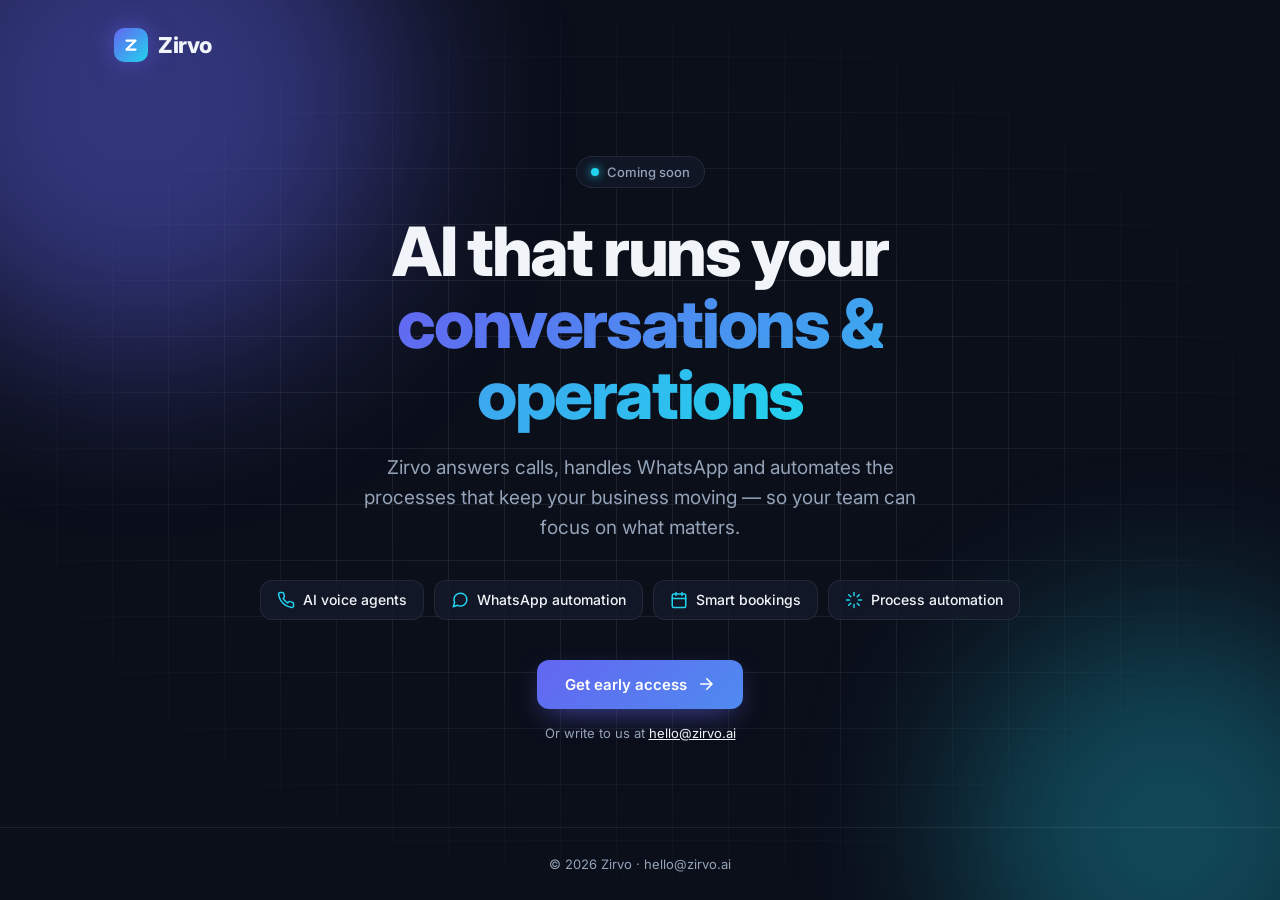
==== index.html @ 3a666ad8 "add web" ====
<!DOCTYPE html>
<html lang="en">
<head>
  <meta charset="UTF-8">
  <meta name="viewport" content="width=device-width, initial-scale=1.0">
  <title>Zirvo — AI communication & process automation</title>
  <meta name="description" content="Zirvo is building AI that answers calls, handles WhatsApp and automates the processes that run your business. Coming soon.">
  <meta name="theme-color" content="#0B0F1A">
  <meta property="og:title" content="Zirvo — Coming soon">
  <meta property="og:description" content="AI communication & process automation for businesses.">
  <meta property="og:url" content="https://zirvo.ai">
  <link rel="icon" href="data:image/svg+xml,<svg xmlns='http://www.w3.org/2000/svg' viewBox='0 0 64 64'><rect width='64' height='64' rx='16' fill='%236366F1'/><path d='M20 20h24L20 44h24' stroke='white' stroke-width='6' fill='none' stroke-linecap='round' stroke-linejoin='round'/></svg>">
  <link rel="preconnect" href="https://fonts.googleapis.com">
  <link rel="preconnect" href="https://fonts.gstatic.com" crossorigin>
  <link href="https://fonts.googleapis.com/css2?family=Inter:wght@400;500;600;700;800&display=swap" rel="stylesheet">
  <style>
    /* ============================================================
       BRAND COLORS — change these values to match your palette
       ============================================================ */
    :root {
      --bg:        #0B0F1A;   /* page background */
      --surface:   #131A2A;   /* cards / chips */
      --primary:   #6366F1;   /* main brand color */
      --accent:    #22D3EE;   /* secondary / glow */
      --text:      #F1F5F9;   /* main text */
      --muted:     #94A3B8;   /* secondary text */
      --border:    rgba(255, 255, 255, 0.08);
    }

    * { box-sizing: border-box; margin: 0; padding: 0; }
    html, body { height: 100%; }

    body {
      font-family: 'Inter', system-ui, -apple-system, sans-serif;
      background: var(--bg);
      color: var(--text);
      min-height: 100vh;
      display: flex;
      flex-direction: column;
      overflow-x: hidden;
      -webkit-font-smoothing: antialiased;
    }

    .glow { position: fixed; inset: 0; z-index: 0; pointer-events: none; overflow: hidden; }
    .glow span {
      position: absolute; border-radius: 50%;
      filter: blur(90px); opacity: 0.45;
      animation: float 18s ease-in-out infinite;
    }
    .glow span:nth-child(1) { width: 520px; height: 520px; background: var(--primary); top: -160px; left: -120px; }
    .glow span:nth-child(2) { width: 420px; height: 420px; background: var(--accent); bottom: -140px; right: -100px; opacity: 0.3; animation-delay: -6s; }
    @keyframes float {
      0%, 100% { transform: translate(0, 0) scale(1); }
      50%      { transform: translate(40px, 30px) scale(1.08); }
    }

    .grid {
      position: fixed; inset: 0; z-index: 0; pointer-events: none;
      background-image:
        linear-gradient(var(--border) 1px, transparent 1px),
        linear-gradient(90deg, var(--border) 1px, transparent 1px);
      background-size: 56px 56px;
      mask-image: radial-gradient(ellipse at center, black 30%, transparent 75%);
      -webkit-mask-image: radial-gradient(ellipse at center, black 30%, transparent 75%);
    }

    header, main, footer { position: relative; z-index: 1; }

    header { padding: 28px 24px; max-width: 1100px; width: 100%; margin: 0 auto; }

    .logo {
      display: inline-flex; align-items: center; gap: 10px;
      font-weight: 800; font-size: 22px; letter-spacing: -0.02em;
      color: var(--text); text-decoration: none;
    }
    .logo-mark {
      width: 34px; height: 34px; border-radius: 10px;
      background: linear-gradient(135deg, var(--primary), var(--accent));
      display: grid; place-items: center;
      box-shadow: 0 0 24px rgba(99, 102, 241, 0.5);
    }

    main {
      flex: 1; display: flex; flex-direction: column;
      align-items: center; justify-content: center; text-align: center;
      padding: 40px 24px 60px; max-width: 820px; margin: 0 auto; width: 100%;
    }

    .badge {
      display: inline-flex; align-items: center; gap: 8px;
      padding: 7px 14px; border: 1px solid var(--border);
      background: rgba(19, 26, 42, 0.7); backdrop-filter: blur(8px);
      border-radius: 999px; font-size: 13px; font-weight: 500;
      color: var(--muted); margin-bottom: 28px;
    }
    .dot {
      width: 8px; height: 8px; border-radius: 50%;
      background: var(--accent); box-shadow: 0 0 10px var(--accent);
      animation: pulse 2s ease-in-out infinite;
    }
    @keyframes pulse { 0%, 100% { opacity: 1; } 50% { opacity: 0.35; } }

    h1 {
      font-size: clamp(36px, 7vw, 68px); font-weight: 800;
      line-height: 1.05; letter-spacing: -0.035em; margin-bottom: 22px;
    }
    h1 .gradient {
      background: linear-gradient(120deg, var(--primary), var(--accent));
      -webkit-background-clip: text; background-clip: text; color: transparent;
    }

    .lead {
      font-size: clamp(16px, 2.2vw, 19px); line-height: 1.6;
      color: var(--muted); max-width: 600px; margin-bottom: 36px;
    }

    .chips { display: flex; flex-wrap: wrap; justify-content: center; gap: 10px; margin-bottom: 40px; }
    .chip {
      display: inline-flex; align-items: center; gap: 8px;
      padding: 10px 16px; border-radius: 12px;
      background: rgba(19, 26, 42, 0.8); border: 1px solid var(--border);
      font-size: 14px; font-weight: 500;
    }
    .chip svg { width: 18px; height: 18px; color: var(--accent); flex-shrink: 0; }

    .cta {
      display: inline-flex; align-items: center; gap: 10px;
      padding: 15px 28px; border-radius: 12px;
      background: linear-gradient(135deg, var(--primary), #4F8BEF);
      color: #fff; font-weight: 600; font-size: 15px; text-decoration: none;
      box-shadow: 0 10px 30px -10px rgba(99, 102, 241, 0.7);
      transition: transform 0.2s ease, box-shadow 0.2s ease;
    }
    .cta:hover { transform: translateY(-2px); box-shadow: 0 16px 40px -10px rgba(99, 102, 241, 0.85); }
    .cta svg { width: 18px; height: 18px; }

    .note { margin-top: 16px; font-size: 13px; color: var(--muted); }
    .note a { color: var(--text); }

    footer {
      padding: 28px 24px; text-align: center; font-size: 13px;
      color: var(--muted); border-top: 1px solid var(--border);
    }
    footer a { color: var(--muted); text-decoration: none; }
    footer a:hover { color: var(--text); }

    @media (max-width: 480px) {
      .glow span:nth-child(1) { width: 320px; height: 320px; }
      .glow span:nth-child(2) { width: 280px; height: 280px; }
    }
    @media (prefers-reduced-motion: reduce) {
      .glow span, .dot { animation: none; }
      .cta { transition: none; }
    }
  </style>
</head>
<body>
  <div class="glow" aria-hidden="true"><span></span><span></span></div>
  <div class="grid" aria-hidden="true"></div>

  <header>
    <a href="/" class="logo" aria-label="Zirvo home">
      <span class="logo-mark">
        <svg width="18" height="18" viewBox="0 0 24 24" fill="none" stroke="white" stroke-width="3" stroke-linecap="round" stroke-linejoin="round" aria-hidden="true">
          <path d="M6 6h12L6 18h12"/>
        </svg>
      </span>
      Zirvo
    </a>
  </header>

  <main>
    <div class="badge"><span class="dot"></span>Coming soon</div>

    <h1>AI that runs your<br><span class="gradient">conversations &amp; operations</span></h1>

    <p class="lead">
      Zirvo answers calls, handles WhatsApp and automates the processes that keep your business moving — so your team can focus on what matters.
    </p>

    <div class="chips">
      <span class="chip">
        <svg viewBox="0 0 24 24" fill="none" stroke="currentColor" stroke-width="2" stroke-linecap="round" stroke-linejoin="round" aria-hidden="true"><path d="M22 16.92v3a2 2 0 0 1-2.18 2 19.79 19.79 0 0 1-8.63-3.07 19.5 19.5 0 0 1-6-6 19.79 19.79 0 0 1-3.07-8.67A2 2 0 0 1 4.11 2h3a2 2 0 0 1 2 1.72c.13.96.36 1.9.7 2.81a2 2 0 0 1-.45 2.11L8.09 9.91a16 16 0 0 0 6 6l1.27-1.27a2 2 0 0 1 2.11-.45c.91.34 1.85.57 2.81.7A2 2 0 0 1 22 16.92z"/></svg>
        AI voice agents
      </span>
      <span class="chip">
        <svg viewBox="0 0 24 24" fill="none" stroke="currentColor" stroke-width="2" stroke-linecap="round" stroke-linejoin="round" aria-hidden="true"><path d="M21 11.5a8.38 8.38 0 0 1-.9 3.8 8.5 8.5 0 0 1-7.6 4.7 8.38 8.38 0 0 1-3.8-.9L3 21l1.9-5.7a8.38 8.38 0 0 1-.9-3.8 8.5 8.5 0 0 1 4.7-7.6 8.38 8.38 0 0 1 3.8-.9h.5a8.48 8.48 0 0 1 8 8v.5z"/></svg>
        WhatsApp automation
      </span>
      <span class="chip">
        <svg viewBox="0 0 24 24" fill="none" stroke="currentColor" stroke-width="2" stroke-linecap="round" stroke-linejoin="round" aria-hidden="true"><rect x="3" y="4" width="18" height="18" rx="2"/><path d="M16 2v4M8 2v4M3 10h18"/></svg>
        Smart bookings
      </span>
      <span class="chip">
        <svg viewBox="0 0 24 24" fill="none" stroke="currentColor" stroke-width="2" stroke-linecap="round" stroke-linejoin="round" aria-hidden="true"><path d="M12 2v4M12 18v4M4.93 4.93l2.83 2.83M16.24 16.24l2.83 2.83M2 12h4M18 12h4M4.93 19.07l2.83-2.83M16.24 7.76l2.83-2.83"/></svg>
        Process automation
      </span>
    </div>

    <a class="cta" href="mailto:hello@zirvo.ai?subject=Early%20access%20to%20Zirvo">
      Get early access
      <svg viewBox="0 0 24 24" fill="none" stroke="currentColor" stroke-width="2.2" stroke-linecap="round" stroke-linejoin="round" aria-hidden="true"><path d="M5 12h14M13 5l7 7-7 7"/></svg>
    </a>
    <p class="note">Or write to us at <a href="mailto:hello@zirvo.ai">hello@zirvo.ai</a></p>
  </main>

  <footer>
    © <span id="year">2026</span> Zirvo · <a href="mailto:hello@zirvo.ai">hello@zirvo.ai</a>
  </footer>

  <script>
    document.getElementById('year').textContent = new Date().getFullYear();
  </script>
</body>
</html>
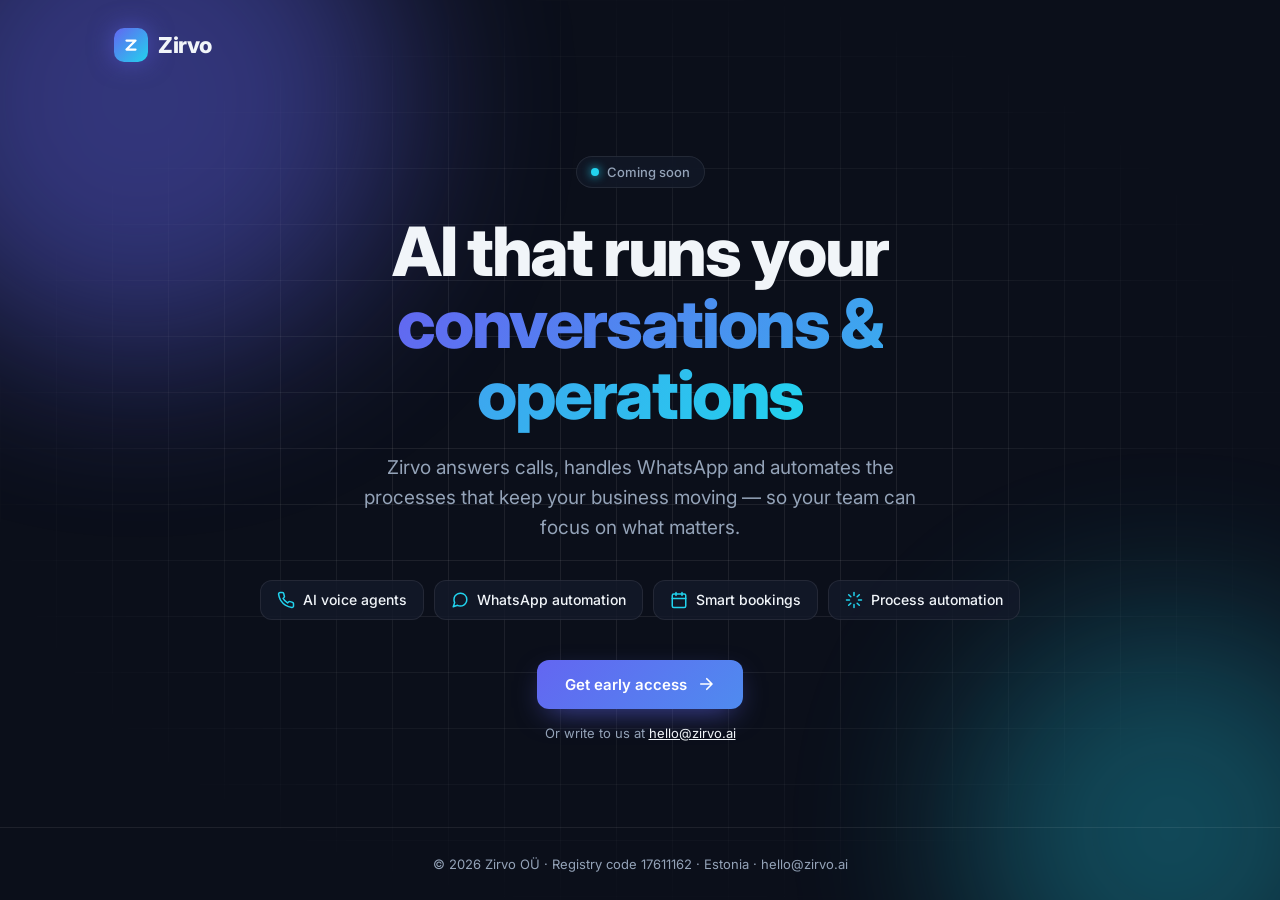
==== commit defb8146: "update footer" ====
--- a/index.html
+++ b/index.html
@@ -204,9 +204,9 @@
     <p class="note">Or write to us at <a href="mailto:hello@zirvo.ai">hello@zirvo.ai</a></p>
   </main>
 
-  <footer>
-    © <span id="year">2026</span> Zirvo · <a href="mailto:hello@zirvo.ai">hello@zirvo.ai</a>
-  </footer>
+<footer>
+  © <span id="year">2026</span> Zirvo OÜ · Registry code 17611162 · Estonia · <a href="mailto:hello@zirvo.ai">hello@zirvo.ai</a>
+</footer>
 
   <script>
     document.getElementById('year').textContent = new Date().getFullYear();
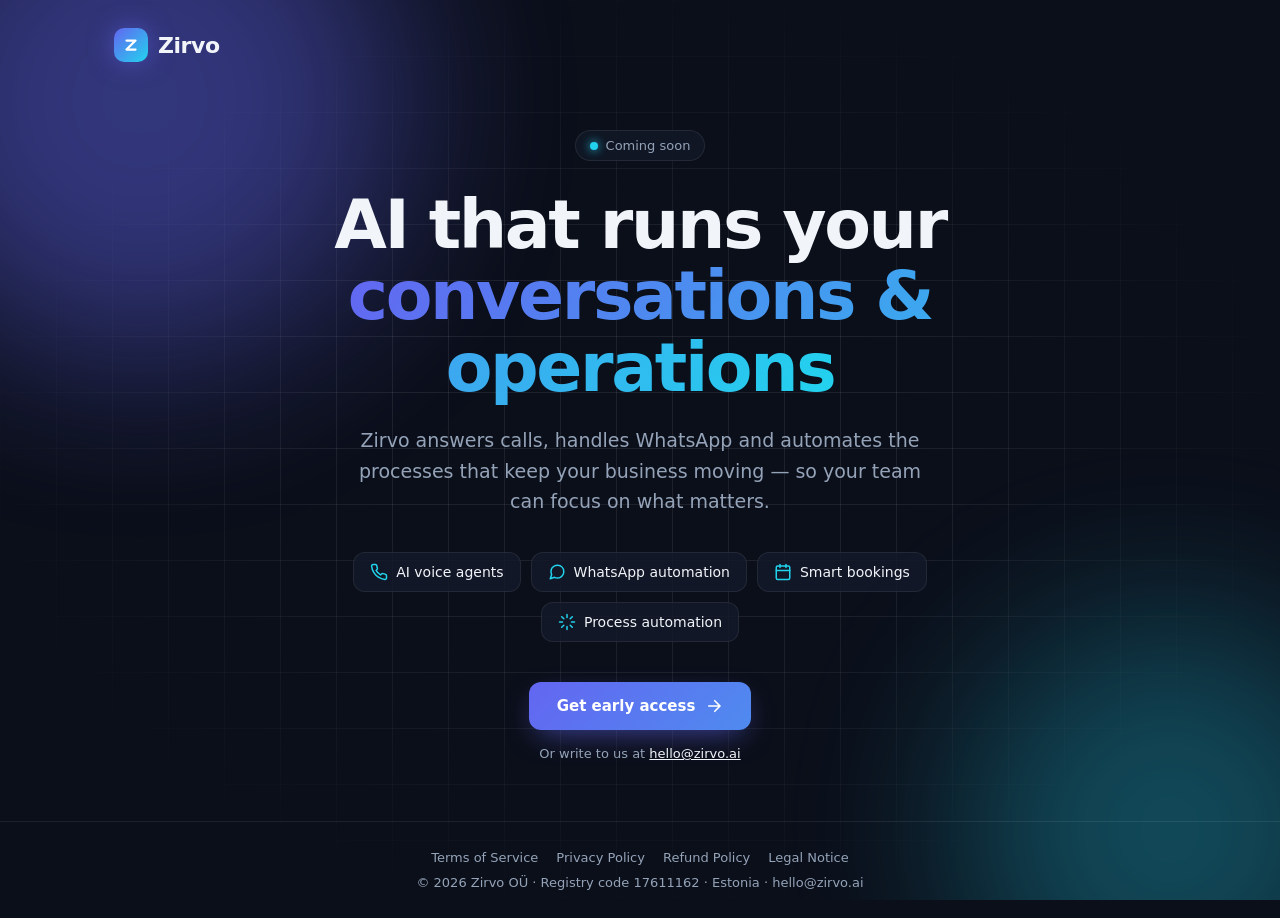
==== commit f12017d4: "add legal terms" ====
--- a/index.html
+++ b/index.html
@@ -10,10 +10,14 @@
   <meta property="og:description" content="AI communication & process automation for businesses.">
   <meta property="og:url" content="https://zirvo.ai">
   <link rel="icon" href="data:image/svg+xml,<svg xmlns='http://www.w3.org/2000/svg' viewBox='0 0 64 64'><rect width='64' height='64' rx='16' fill='%236366F1'/><path d='M20 20h24L20 44h24' stroke='white' stroke-width='6' fill='none' stroke-linecap='round' stroke-linejoin='round'/></svg>">
-  <link rel="preconnect" href="https://fonts.googleapis.com">
-  <link rel="preconnect" href="https://fonts.gstatic.com" crossorigin>
-  <link href="https://fonts.googleapis.com/css2?family=Inter:wght@400;500;600;700;800&display=swap" rel="stylesheet">
   <style>
+    /* Self-hosted Inter — no requests to Google (GDPR-friendly) */
+    @font-face { font-family: 'Inter'; font-weight: 400; font-display: swap; src: url('fonts/inter-latin-400-normal.woff2') format('woff2'); }
+    @font-face { font-family: 'Inter'; font-weight: 500; font-display: swap; src: url('fonts/inter-latin-500-normal.woff2') format('woff2'); }
+    @font-face { font-family: 'Inter'; font-weight: 600; font-display: swap; src: url('fonts/inter-latin-600-normal.woff2') format('woff2'); }
+    @font-face { font-family: 'Inter'; font-weight: 700; font-display: swap; src: url('fonts/inter-latin-700-normal.woff2') format('woff2'); }
+    @font-face { font-family: 'Inter'; font-weight: 800; font-display: swap; src: url('fonts/inter-latin-800-normal.woff2') format('woff2'); }
+
     /* ============================================================
        BRAND COLORS — change these values to match your palette
        ============================================================ */
@@ -143,6 +147,7 @@
     }
     footer a { color: var(--muted); text-decoration: none; }
     footer a:hover { color: var(--text); }
+    footer .legal-links { display: flex; flex-wrap: wrap; justify-content: center; gap: 6px 18px; margin-bottom: 10px; }
 
     @media (max-width: 480px) {
       .glow span:nth-child(1) { width: 320px; height: 320px; }
@@ -204,9 +209,15 @@
     <p class="note">Or write to us at <a href="mailto:hello@zirvo.ai">hello@zirvo.ai</a></p>
   </main>
 
-<footer>
-  © <span id="year">2026</span> Zirvo OÜ · Registry code 17611162 · Estonia · <a href="mailto:hello@zirvo.ai">hello@zirvo.ai</a>
-</footer>
+  <footer>
+    <nav class="legal-links">
+      <a href="terms.html">Terms of Service</a>
+      <a href="privacy.html">Privacy Policy</a>
+      <a href="refunds.html">Refund Policy</a>
+      <a href="legal-notice.html">Legal Notice</a>
+    </nav>
+    © <span id="year">2026</span> Zirvo OÜ · Registry code 17611162 · Estonia · <a href="mailto:hello@zirvo.ai">hello@zirvo.ai</a>
+  </footer>
 
   <script>
     document.getElementById('year').textContent = new Date().getFullYear();
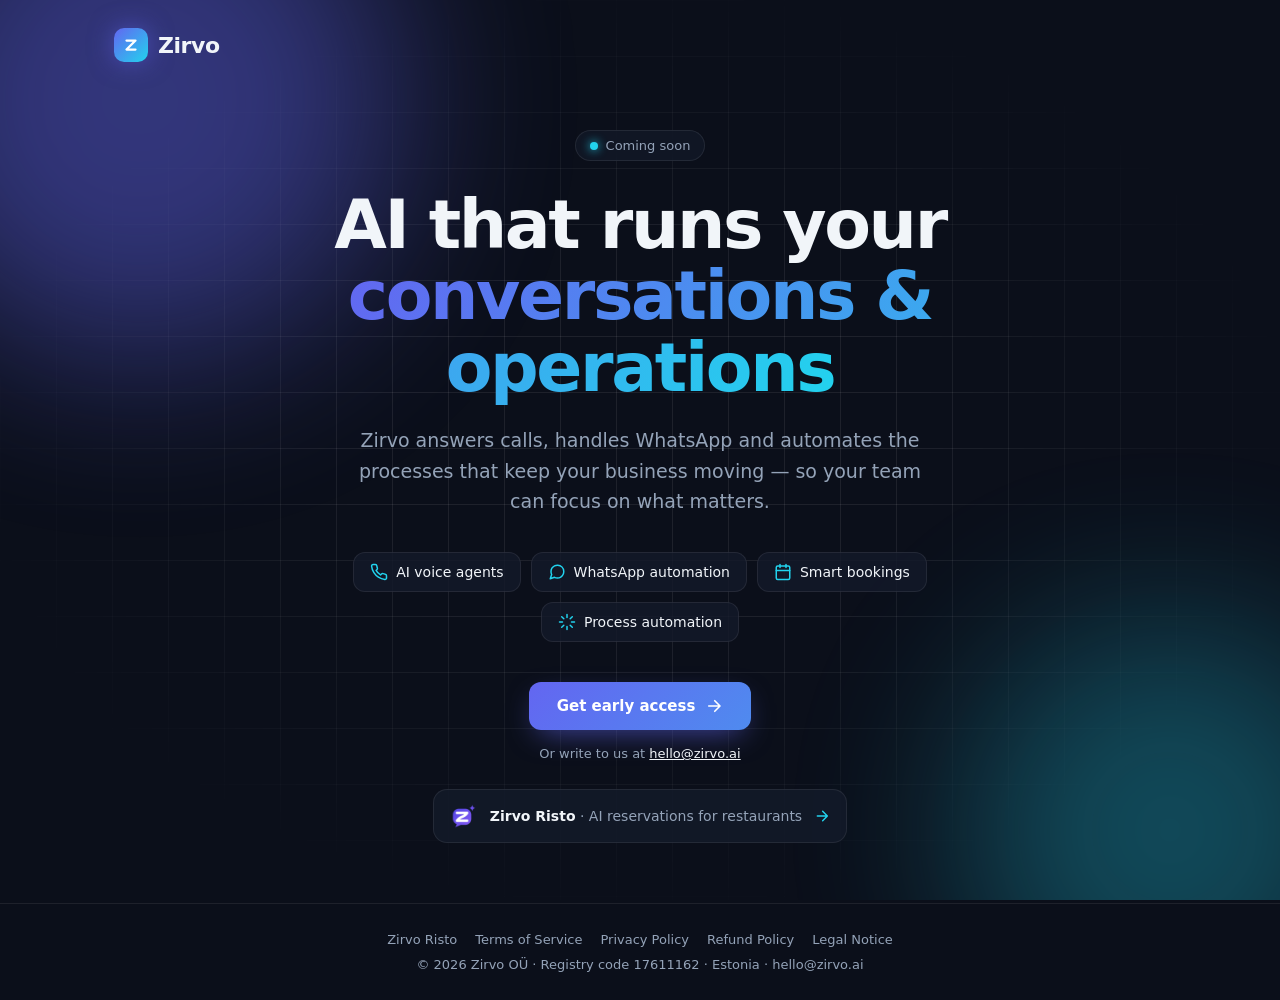
==== commit 81591f73: "add Zirvo Risto page and Google user data section for OAuth verification - New page zirvo.ai/risto/ " ====
--- a/index.html
+++ b/index.html
@@ -139,6 +139,15 @@
     .cta svg { width: 18px; height: 18px; }
 
     .note { margin-top: 16px; font-size: 13px; color: var(--muted); }
+    .product {
+      margin-top: 28px; display: inline-flex; align-items: center; gap: 12px;
+      padding: 12px 16px; border-radius: 14px; text-decoration: none;
+      background: rgba(19, 26, 42, 0.85); border: 1px solid var(--border);
+      color: var(--muted); font-size: 14px; transition: border-color 0.2s ease;
+    }
+    .product strong { color: var(--text); font-weight: 600; }
+    .product svg { width: 16px; height: 16px; color: var(--accent); }
+    .product:hover { border-color: rgba(255, 255, 255, 0.2); }
     .note a { color: var(--text); }
 
     footer {
@@ -155,7 +164,7 @@
     }
     @media (prefers-reduced-motion: reduce) {
       .glow span, .dot { animation: none; }
-      .cta { transition: none; }
+      .cta, .product { transition: none; }
     }
   </style>
 </head>
@@ -207,10 +216,16 @@
       <svg viewBox="0 0 24 24" fill="none" stroke="currentColor" stroke-width="2.2" stroke-linecap="round" stroke-linejoin="round" aria-hidden="true"><path d="M5 12h14M13 5l7 7-7 7"/></svg>
     </a>
     <p class="note">Or write to us at <a href="mailto:hello@zirvo.ai">hello@zirvo.ai</a></p>
+    <a class="product" href="/risto/">
+      <img src="risto/zirvo-risto-logo.png" alt="" width="28" height="28">
+      <span><strong>Zirvo Risto</strong> · AI reservations for restaurants</span>
+      <svg viewBox="0 0 24 24" fill="none" stroke="currentColor" stroke-width="2.2" stroke-linecap="round" stroke-linejoin="round" aria-hidden="true"><path d="M5 12h14M13 5l7 7-7 7"/></svg>
+    </a>
   </main>
 
   <footer>
     <nav class="legal-links">
+      <a href="/risto/">Zirvo Risto</a>
       <a href="terms.html">Terms of Service</a>
       <a href="privacy.html">Privacy Policy</a>
       <a href="refunds.html">Refund Policy</a>
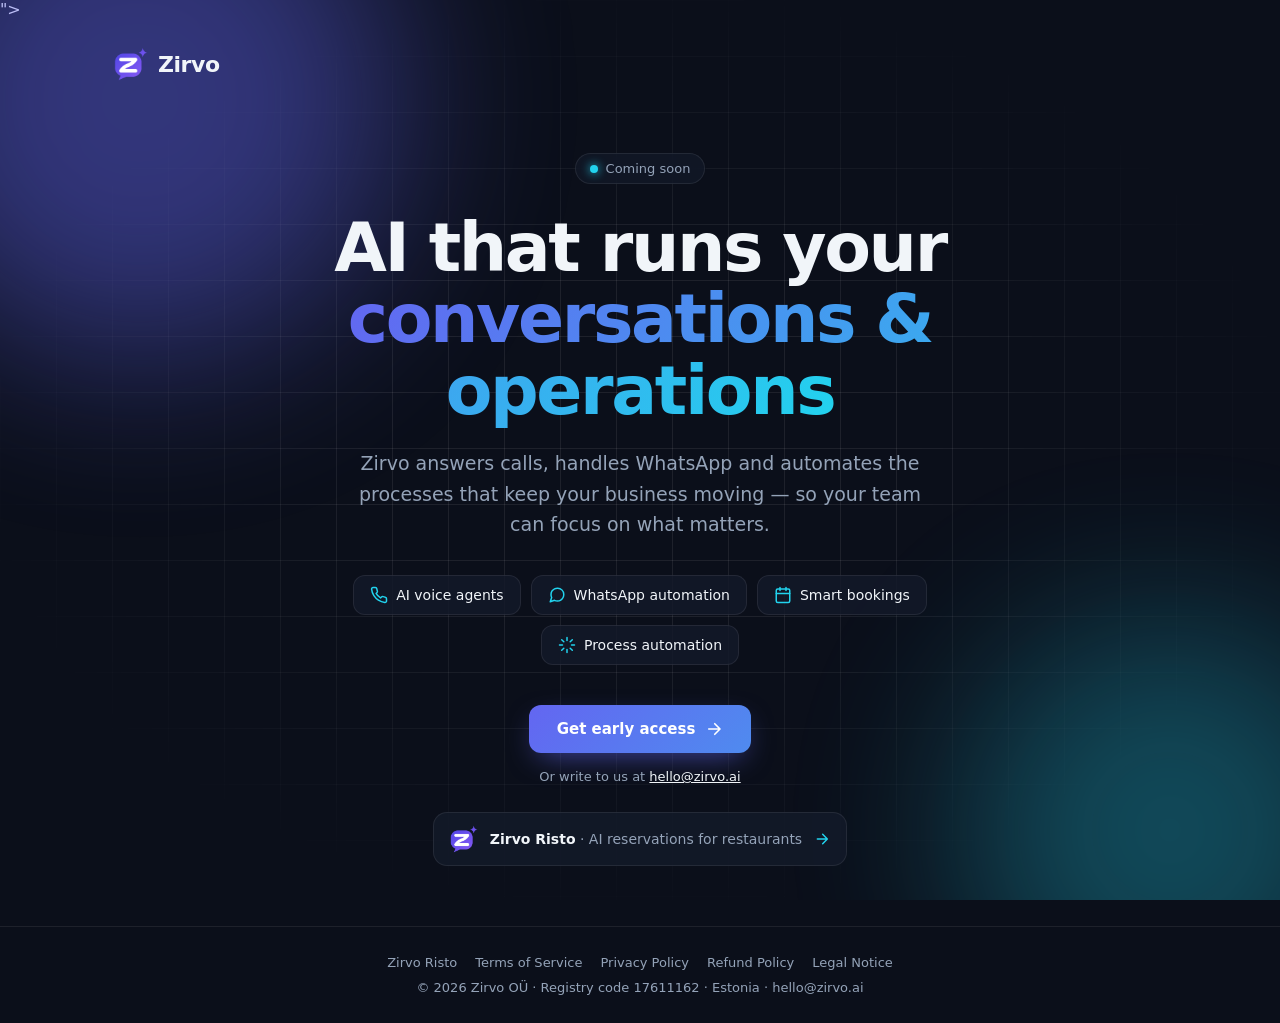
==== commit 379e4681: "use the Zirvo Risto app isotype as logo and favicon on every page Co-Authored-By: Claude Opus 5.5 <n" ====
--- a/index.html
+++ b/index.html
@@ -9,7 +9,9 @@
   <meta property="og:title" content="Zirvo — Coming soon">
   <meta property="og:description" content="AI communication & process automation for businesses.">
   <meta property="og:url" content="https://zirvo.ai">
-  <link rel="icon" href="data:image/svg+xml,<svg xmlns='http://www.w3.org/2000/svg' viewBox='0 0 64 64'><rect width='64' height='64' rx='16' fill='%236366F1'/><path d='M20 20h24L20 44h24' stroke='white' stroke-width='6' fill='none' stroke-linecap='round' stroke-linejoin='round'/></svg>">
+  <link rel="icon" type="image/png" sizes="96x96" href="/favicon.png">
+  <link rel="icon" href="/favicon.ico" sizes="any">
+  <link rel="apple-touch-icon" href="/apple-touch-icon.png"><rect width='64' height='64' rx='16' fill='%236366F1'/><path d='M20 20h24L20 44h24' stroke='white' stroke-width='6' fill='none' stroke-linecap='round' stroke-linejoin='round'/></svg>">
   <style>
     /* Self-hosted Inter — no requests to Google (GDPR-friendly) */
     @font-face { font-family: 'Inter'; font-weight: 400; font-display: swap; src: url('fonts/inter-latin-400-normal.woff2') format('woff2'); }
@@ -77,12 +79,7 @@
       font-weight: 800; font-size: 22px; letter-spacing: -0.02em;
       color: var(--text); text-decoration: none;
     }
-    .logo-mark {
-      width: 34px; height: 34px; border-radius: 10px;
-      background: linear-gradient(135deg, var(--primary), var(--accent));
-      display: grid; place-items: center;
-      box-shadow: 0 0 24px rgba(99, 102, 241, 0.5);
-    }
+    .logo-mark { width: 34px; height: 34px; display: block; }
 
     main {
       flex: 1; display: flex; flex-direction: column;
@@ -174,11 +171,7 @@
 
   <header>
     <a href="/" class="logo" aria-label="Zirvo home">
-      <span class="logo-mark">
-        <svg width="18" height="18" viewBox="0 0 24 24" fill="none" stroke="white" stroke-width="3" stroke-linecap="round" stroke-linejoin="round" aria-hidden="true">
-          <path d="M6 6h12L6 18h12"/>
-        </svg>
-      </span>
+      <img class="logo-mark" src="/assets/zirvo-isotipo.png" alt="" width="34" height="34">
       Zirvo
     </a>
   </header>
@@ -217,7 +210,7 @@
     </a>
     <p class="note">Or write to us at <a href="mailto:hello@zirvo.ai">hello@zirvo.ai</a></p>
     <a class="product" href="/risto/">
-      <img src="risto/zirvo-risto-logo.png" alt="" width="28" height="28">
+      <img src="/assets/zirvo-isotipo.png" alt="" width="28" height="28">
       <span><strong>Zirvo Risto</strong> · AI reservations for restaurants</span>
       <svg viewBox="0 0 24 24" fill="none" stroke="currentColor" stroke-width="2.2" stroke-linecap="round" stroke-linejoin="round" aria-hidden="true"><path d="M5 12h14M13 5l7 7-7 7"/></svg>
     </a>
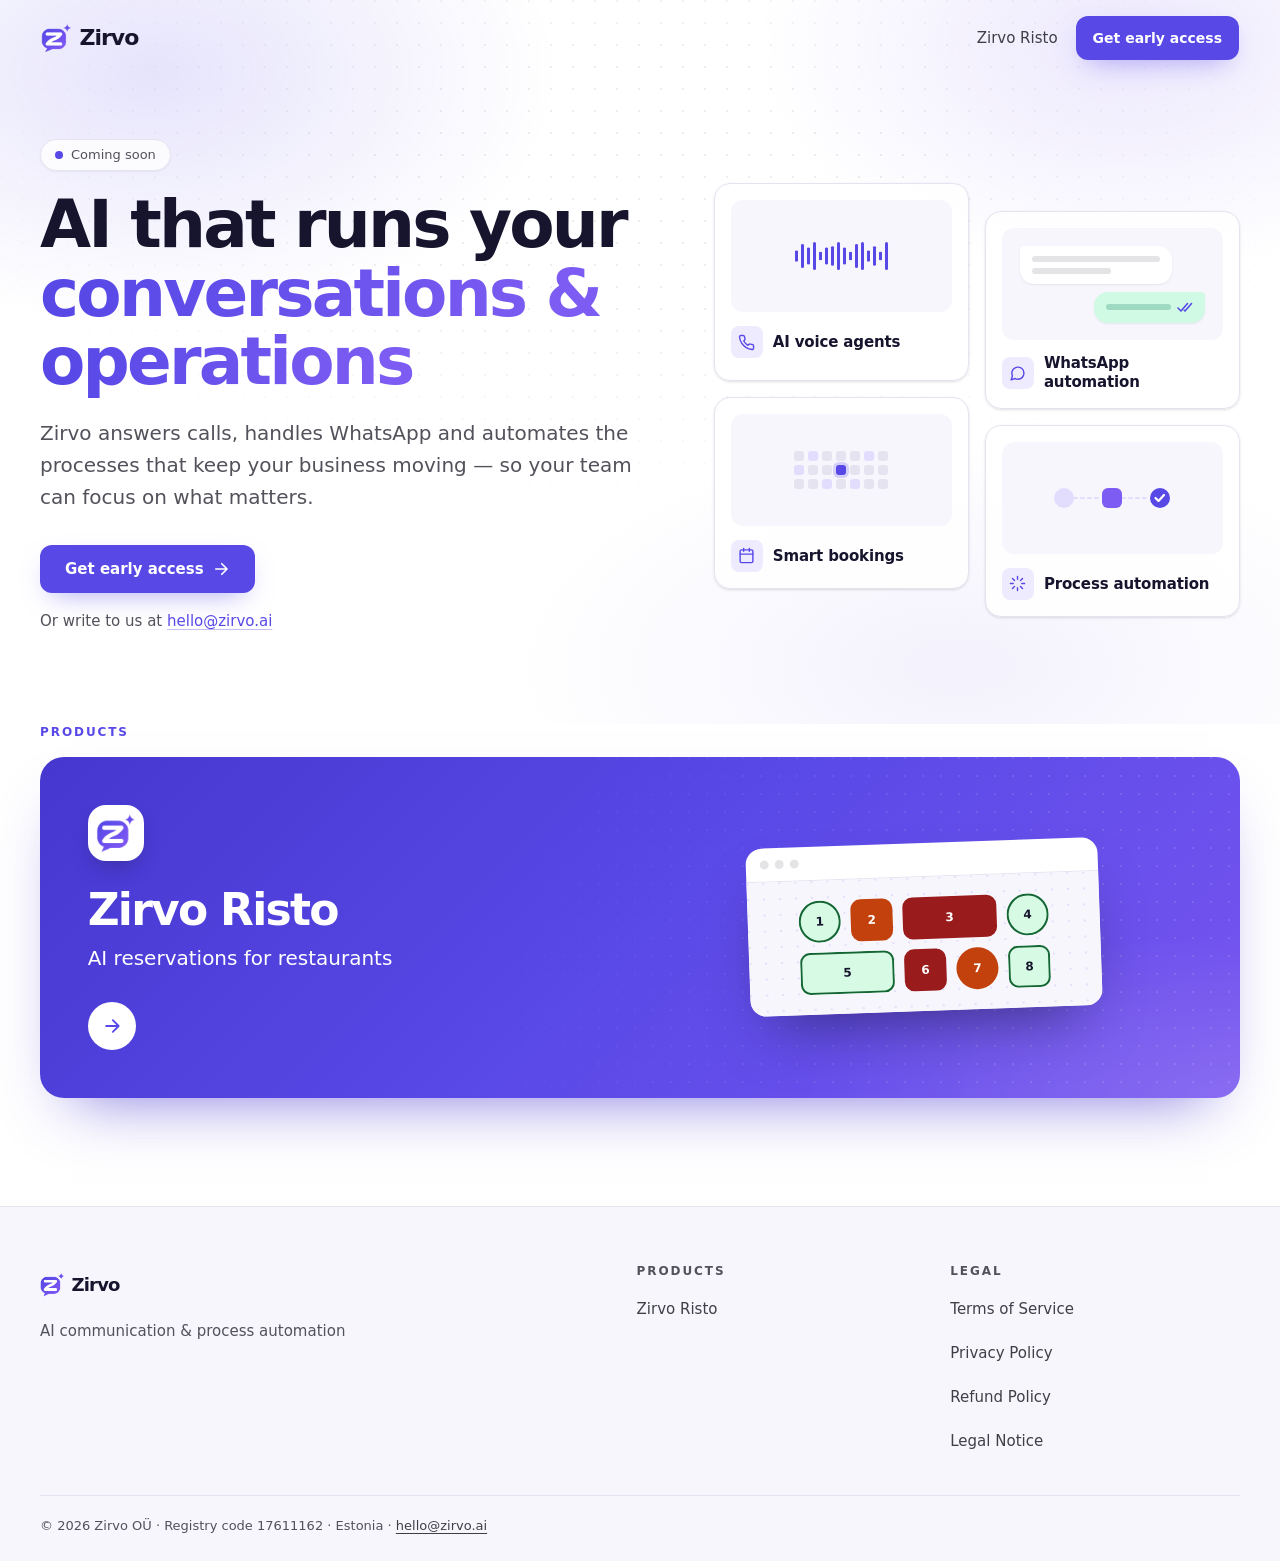
==== commit 652761b4: "redesign the site in the light style of the Zirvo Risto app - Shared assets/site.css (tokens mirrore" ====
--- a/index.html
+++ b/index.html
@@ -2,233 +2,171 @@
 <html lang="en">
 <head>
   <meta charset="UTF-8">
-  <meta name="viewport" content="width=device-width, initial-scale=1.0">
-  <title>Zirvo — AI communication & process automation</title>
+  <meta name="viewport" content="width=device-width, initial-scale=1">
+  <title>Zirvo — AI communication &amp; process automation</title>
   <meta name="description" content="Zirvo is building AI that answers calls, handles WhatsApp and automates the processes that run your business. Coming soon.">
-  <meta name="theme-color" content="#0B0F1A">
+  <meta name="theme-color" content="#ffffff">
+  <meta name="color-scheme" content="light">
   <meta property="og:title" content="Zirvo — Coming soon">
-  <meta property="og:description" content="AI communication & process automation for businesses.">
+  <meta property="og:description" content="AI communication &amp; process automation for businesses.">
   <meta property="og:url" content="https://zirvo.ai">
   <link rel="icon" type="image/png" sizes="96x96" href="/favicon.png">
   <link rel="icon" href="/favicon.ico" sizes="any">
-  <link rel="apple-touch-icon" href="/apple-touch-icon.png"><rect width='64' height='64' rx='16' fill='%236366F1'/><path d='M20 20h24L20 44h24' stroke='white' stroke-width='6' fill='none' stroke-linecap='round' stroke-linejoin='round'/></svg>">
-  <style>
-    /* Self-hosted Inter — no requests to Google (GDPR-friendly) */
-    @font-face { font-family: 'Inter'; font-weight: 400; font-display: swap; src: url('fonts/inter-latin-400-normal.woff2') format('woff2'); }
-    @font-face { font-family: 'Inter'; font-weight: 500; font-display: swap; src: url('fonts/inter-latin-500-normal.woff2') format('woff2'); }
-    @font-face { font-family: 'Inter'; font-weight: 600; font-display: swap; src: url('fonts/inter-latin-600-normal.woff2') format('woff2'); }
-    @font-face { font-family: 'Inter'; font-weight: 700; font-display: swap; src: url('fonts/inter-latin-700-normal.woff2') format('woff2'); }
-    @font-face { font-family: 'Inter'; font-weight: 800; font-display: swap; src: url('fonts/inter-latin-800-normal.woff2') format('woff2'); }
-
-    /* ============================================================
-       BRAND COLORS — change these values to match your palette
-       ============================================================ */
-    :root {
-      --bg:        #0B0F1A;   /* page background */
-      --surface:   #131A2A;   /* cards / chips */
-      --primary:   #6366F1;   /* main brand color */
-      --accent:    #22D3EE;   /* secondary / glow */
-      --text:      #F1F5F9;   /* main text */
-      --muted:     #94A3B8;   /* secondary text */
-      --border:    rgba(255, 255, 255, 0.08);
-    }
-
-    * { box-sizing: border-box; margin: 0; padding: 0; }
-    html, body { height: 100%; }
-
-    body {
-      font-family: 'Inter', system-ui, -apple-system, sans-serif;
-      background: var(--bg);
-      color: var(--text);
-      min-height: 100vh;
-      display: flex;
-      flex-direction: column;
-      overflow-x: hidden;
-      -webkit-font-smoothing: antialiased;
-    }
-
-    .glow { position: fixed; inset: 0; z-index: 0; pointer-events: none; overflow: hidden; }
-    .glow span {
-      position: absolute; border-radius: 50%;
-      filter: blur(90px); opacity: 0.45;
-      animation: float 18s ease-in-out infinite;
-    }
-    .glow span:nth-child(1) { width: 520px; height: 520px; background: var(--primary); top: -160px; left: -120px; }
-    .glow span:nth-child(2) { width: 420px; height: 420px; background: var(--accent); bottom: -140px; right: -100px; opacity: 0.3; animation-delay: -6s; }
-    @keyframes float {
-      0%, 100% { transform: translate(0, 0) scale(1); }
-      50%      { transform: translate(40px, 30px) scale(1.08); }
-    }
-
-    .grid {
-      position: fixed; inset: 0; z-index: 0; pointer-events: none;
-      background-image:
-        linear-gradient(var(--border) 1px, transparent 1px),
-        linear-gradient(90deg, var(--border) 1px, transparent 1px);
-      background-size: 56px 56px;
-      mask-image: radial-gradient(ellipse at center, black 30%, transparent 75%);
-      -webkit-mask-image: radial-gradient(ellipse at center, black 30%, transparent 75%);
-    }
-
-    header, main, footer { position: relative; z-index: 1; }
-
-    header { padding: 28px 24px; max-width: 1100px; width: 100%; margin: 0 auto; }
-
-    .logo {
-      display: inline-flex; align-items: center; gap: 10px;
-      font-weight: 800; font-size: 22px; letter-spacing: -0.02em;
-      color: var(--text); text-decoration: none;
-    }
-    .logo-mark { width: 34px; height: 34px; display: block; }
-
-    main {
-      flex: 1; display: flex; flex-direction: column;
-      align-items: center; justify-content: center; text-align: center;
-      padding: 40px 24px 60px; max-width: 820px; margin: 0 auto; width: 100%;
-    }
-
-    .badge {
-      display: inline-flex; align-items: center; gap: 8px;
-      padding: 7px 14px; border: 1px solid var(--border);
-      background: rgba(19, 26, 42, 0.7); backdrop-filter: blur(8px);
-      border-radius: 999px; font-size: 13px; font-weight: 500;
-      color: var(--muted); margin-bottom: 28px;
-    }
-    .dot {
-      width: 8px; height: 8px; border-radius: 50%;
-      background: var(--accent); box-shadow: 0 0 10px var(--accent);
-      animation: pulse 2s ease-in-out infinite;
-    }
-    @keyframes pulse { 0%, 100% { opacity: 1; } 50% { opacity: 0.35; } }
-
-    h1 {
-      font-size: clamp(36px, 7vw, 68px); font-weight: 800;
-      line-height: 1.05; letter-spacing: -0.035em; margin-bottom: 22px;
-    }
-    h1 .gradient {
-      background: linear-gradient(120deg, var(--primary), var(--accent));
-      -webkit-background-clip: text; background-clip: text; color: transparent;
-    }
-
-    .lead {
-      font-size: clamp(16px, 2.2vw, 19px); line-height: 1.6;
-      color: var(--muted); max-width: 600px; margin-bottom: 36px;
-    }
-
-    .chips { display: flex; flex-wrap: wrap; justify-content: center; gap: 10px; margin-bottom: 40px; }
-    .chip {
-      display: inline-flex; align-items: center; gap: 8px;
-      padding: 10px 16px; border-radius: 12px;
-      background: rgba(19, 26, 42, 0.8); border: 1px solid var(--border);
-      font-size: 14px; font-weight: 500;
-    }
-    .chip svg { width: 18px; height: 18px; color: var(--accent); flex-shrink: 0; }
-
-    .cta {
-      display: inline-flex; align-items: center; gap: 10px;
-      padding: 15px 28px; border-radius: 12px;
-      background: linear-gradient(135deg, var(--primary), #4F8BEF);
-      color: #fff; font-weight: 600; font-size: 15px; text-decoration: none;
-      box-shadow: 0 10px 30px -10px rgba(99, 102, 241, 0.7);
-      transition: transform 0.2s ease, box-shadow 0.2s ease;
-    }
-    .cta:hover { transform: translateY(-2px); box-shadow: 0 16px 40px -10px rgba(99, 102, 241, 0.85); }
-    .cta svg { width: 18px; height: 18px; }
-
-    .note { margin-top: 16px; font-size: 13px; color: var(--muted); }
-    .product {
-      margin-top: 28px; display: inline-flex; align-items: center; gap: 12px;
-      padding: 12px 16px; border-radius: 14px; text-decoration: none;
-      background: rgba(19, 26, 42, 0.85); border: 1px solid var(--border);
-      color: var(--muted); font-size: 14px; transition: border-color 0.2s ease;
-    }
-    .product strong { color: var(--text); font-weight: 600; }
-    .product svg { width: 16px; height: 16px; color: var(--accent); }
-    .product:hover { border-color: rgba(255, 255, 255, 0.2); }
-    .note a { color: var(--text); }
-
-    footer {
-      padding: 28px 24px; text-align: center; font-size: 13px;
-      color: var(--muted); border-top: 1px solid var(--border);
-    }
-    footer a { color: var(--muted); text-decoration: none; }
-    footer a:hover { color: var(--text); }
-    footer .legal-links { display: flex; flex-wrap: wrap; justify-content: center; gap: 6px 18px; margin-bottom: 10px; }
-
-    @media (max-width: 480px) {
-      .glow span:nth-child(1) { width: 320px; height: 320px; }
-      .glow span:nth-child(2) { width: 280px; height: 280px; }
-    }
-    @media (prefers-reduced-motion: reduce) {
-      .glow span, .dot { animation: none; }
-      .cta, .product { transition: none; }
-    }
-  </style>
+  <link rel="apple-touch-icon" href="/apple-touch-icon.png">
+  <link rel="preload" href="/fonts/geist-latin.woff2" as="font" type="font/woff2" crossorigin>
+  <link rel="stylesheet" href="/assets/site.css">
+  <script src="/assets/site.js" defer></script>
 </head>
 <body>
-  <div class="glow" aria-hidden="true"><span></span><span></span></div>
-  <div class="grid" aria-hidden="true"></div>
+  <a class="skip-link" href="#main">Skip to content</a>
 
-  <header>
-    <a href="/" class="logo" aria-label="Zirvo home">
-      <img class="logo-mark" src="/assets/zirvo-isotipo.png" alt="" width="34" height="34">
-      Zirvo
-    </a>
+  <header class="site-header" data-header>
+    <div class="site-header__bar">
+      <a href="/" class="logo" aria-label="Zirvo home">
+        <span class="logo__tilt" aria-hidden="true">
+          <img class="logo__mark" src="/assets/zirvo-isotipo.png" alt="" width="31" height="31">
+          <span class="logo__name">Zirvo</span>
+        </span>
+      </a>
+      <nav class="site-header__nav" aria-label="Main">
+        <a class="nav-link only-sm-up" href="/risto/">Zirvo Risto</a>
+        <a class="btn btn--primary btn--sm" href="mailto:hello@zirvo.ai?subject=Early%20access%20to%20Zirvo">Get early access</a>
+      </nav>
+    </div>
   </header>
 
-  <main>
-    <div class="badge"><span class="dot"></span>Coming soon</div>
+  <main id="main" tabindex="-1">
+    <section class="hero" aria-labelledby="hero-title">
+      <div class="hero__bg" aria-hidden="true"></div>
+      <div class="container hero__grid">
+        <div class="hero__copy">
+          <p class="chip chip--outline" data-enter="1"><span class="chip__dot" aria-hidden="true"></span>Coming soon</p>
 
-    <h1>AI that runs your<br><span class="gradient">conversations &amp; operations</span></h1>
+          <h1 class="hero__title" id="hero-title" data-enter="2">AI that runs your<br><span class="gradient-text">conversations &amp; operations</span></h1>
 
-    <p class="lead">
-      Zirvo answers calls, handles WhatsApp and automates the processes that keep your business moving — so your team can focus on what matters.
-    </p>
+          <p class="hero__lead" data-enter="3">
+            Zirvo answers calls, handles WhatsApp and automates the processes that keep your business moving — so your team can focus on what matters.
+          </p>
 
-    <div class="chips">
-      <span class="chip">
-        <svg viewBox="0 0 24 24" fill="none" stroke="currentColor" stroke-width="2" stroke-linecap="round" stroke-linejoin="round" aria-hidden="true"><path d="M22 16.92v3a2 2 0 0 1-2.18 2 19.79 19.79 0 0 1-8.63-3.07 19.5 19.5 0 0 1-6-6 19.79 19.79 0 0 1-3.07-8.67A2 2 0 0 1 4.11 2h3a2 2 0 0 1 2 1.72c.13.96.36 1.9.7 2.81a2 2 0 0 1-.45 2.11L8.09 9.91a16 16 0 0 0 6 6l1.27-1.27a2 2 0 0 1 2.11-.45c.91.34 1.85.57 2.81.7A2 2 0 0 1 22 16.92z"/></svg>
-        AI voice agents
-      </span>
-      <span class="chip">
-        <svg viewBox="0 0 24 24" fill="none" stroke="currentColor" stroke-width="2" stroke-linecap="round" stroke-linejoin="round" aria-hidden="true"><path d="M21 11.5a8.38 8.38 0 0 1-.9 3.8 8.5 8.5 0 0 1-7.6 4.7 8.38 8.38 0 0 1-3.8-.9L3 21l1.9-5.7a8.38 8.38 0 0 1-.9-3.8 8.5 8.5 0 0 1 4.7-7.6 8.38 8.38 0 0 1 3.8-.9h.5a8.48 8.48 0 0 1 8 8v.5z"/></svg>
-        WhatsApp automation
-      </span>
-      <span class="chip">
-        <svg viewBox="0 0 24 24" fill="none" stroke="currentColor" stroke-width="2" stroke-linecap="round" stroke-linejoin="round" aria-hidden="true"><rect x="3" y="4" width="18" height="18" rx="2"/><path d="M16 2v4M8 2v4M3 10h18"/></svg>
-        Smart bookings
-      </span>
-      <span class="chip">
-        <svg viewBox="0 0 24 24" fill="none" stroke="currentColor" stroke-width="2" stroke-linecap="round" stroke-linejoin="round" aria-hidden="true"><path d="M12 2v4M12 18v4M4.93 4.93l2.83 2.83M16.24 16.24l2.83 2.83M2 12h4M18 12h4M4.93 19.07l2.83-2.83M16.24 7.76l2.83-2.83"/></svg>
-        Process automation
-      </span>
-    </div>
+          <div class="hero__actions" data-enter="4">
+            <a class="btn btn--primary" href="mailto:hello@zirvo.ai?subject=Early%20access%20to%20Zirvo">
+              Get early access
+              <svg class="icon-arrow-right" viewBox="0 0 24 24" fill="none" stroke="currentColor" stroke-width="2.2" stroke-linecap="round" stroke-linejoin="round" aria-hidden="true" focusable="false"><path d="M5 12h14M13 5l7 7-7 7"/></svg>
+            </a>
+          </div>
+          <p class="hero__note" data-enter="4">Or write to us at <a class="text-link" href="mailto:hello@zirvo.ai">hello@zirvo.ai</a></p>
+        </div>
 
-    <a class="cta" href="mailto:hello@zirvo.ai?subject=Early%20access%20to%20Zirvo">
-      Get early access
-      <svg viewBox="0 0 24 24" fill="none" stroke="currentColor" stroke-width="2.2" stroke-linecap="round" stroke-linejoin="round" aria-hidden="true"><path d="M5 12h14M13 5l7 7-7 7"/></svg>
-    </a>
-    <p class="note">Or write to us at <a href="mailto:hello@zirvo.ai">hello@zirvo.ai</a></p>
-    <a class="product" href="/risto/">
-      <img src="/assets/zirvo-isotipo.png" alt="" width="28" height="28">
-      <span><strong>Zirvo Risto</strong> · AI reservations for restaurants</span>
-      <svg viewBox="0 0 24 24" fill="none" stroke="currentColor" stroke-width="2.2" stroke-linecap="round" stroke-linejoin="round" aria-hidden="true"><path d="M5 12h14M13 5l7 7-7 7"/></svg>
-    </a>
+        <div class="hero__visual" data-enter="5">
+          <ul class="caps">
+            <li class="cap">
+              <div class="cap__art" aria-hidden="true">
+                <span class="wave"><i></i><i></i><i></i><i></i><i></i><i></i><i></i><i></i><i></i><i></i><i></i><i></i><i></i><i></i><i></i><i></i></span>
+              </div>
+              <span class="cap__label">
+                <span class="cap__icon" aria-hidden="true"><svg viewBox="0 0 24 24" fill="none" stroke="currentColor" stroke-width="2" stroke-linecap="round" stroke-linejoin="round" focusable="false"><path d="M22 16.92v3a2 2 0 0 1-2.18 2 19.79 19.79 0 0 1-8.63-3.07 19.5 19.5 0 0 1-6-6 19.79 19.79 0 0 1-3.07-8.67A2 2 0 0 1 4.11 2h3a2 2 0 0 1 2 1.72c.13.96.36 1.9.7 2.81a2 2 0 0 1-.45 2.11L8.09 9.91a16 16 0 0 0 6 6l1.27-1.27a2 2 0 0 1 2.11-.45c.91.34 1.85.57 2.81.7A2 2 0 0 1 22 16.92z"/></svg></span>
+                AI voice agents
+              </span>
+            </li>
+            <li class="cap">
+              <div class="cap__art" aria-hidden="true">
+                <span class="mini-chat">
+                  <span class="mini-bubble mini-bubble--in"><i></i><i></i></span>
+                  <span class="mini-bubble mini-bubble--out"><i></i><svg viewBox="0 0 16 11" fill="none" stroke="currentColor" stroke-width="1.6" stroke-linecap="round" stroke-linejoin="round" focusable="false"><path d="M1 6l3 3 6.5-7.5"/><path d="M7.25 8.25 8 9l6.5-7.5"/></svg></span>
+                </span>
+              </div>
+              <span class="cap__label">
+                <span class="cap__icon" aria-hidden="true"><svg viewBox="0 0 24 24" fill="none" stroke="currentColor" stroke-width="2" stroke-linecap="round" stroke-linejoin="round" focusable="false"><path d="M21 11.5a8.38 8.38 0 0 1-.9 3.8 8.5 8.5 0 0 1-7.6 4.7 8.38 8.38 0 0 1-3.8-.9L3 21l1.9-5.7a8.38 8.38 0 0 1-.9-3.8 8.5 8.5 0 0 1 4.7-7.6 8.38 8.38 0 0 1 3.8-.9h.5a8.48 8.48 0 0 1 8 8v.5z"/></svg></span>
+                WhatsApp automation
+              </span>
+            </li>
+            <li class="cap">
+              <div class="cap__art" aria-hidden="true">
+                <span class="mini-cal"><i></i><i class="soft"></i><i></i><i></i><i></i><i class="soft"></i><i></i><i class="soft"></i><i></i><i></i><i class="on"></i><i></i><i></i><i></i><i></i><i></i><i class="soft"></i><i></i><i class="soft"></i><i></i><i></i></span>
+              </div>
+              <span class="cap__label">
+                <span class="cap__icon" aria-hidden="true"><svg viewBox="0 0 24 24" fill="none" stroke="currentColor" stroke-width="2" stroke-linecap="round" stroke-linejoin="round" focusable="false"><rect x="3" y="4" width="18" height="18" rx="2"/><path d="M16 2v4M8 2v4M3 10h18"/></svg></span>
+                Smart bookings
+              </span>
+            </li>
+            <li class="cap">
+              <div class="cap__art" aria-hidden="true">
+                <svg class="flow" viewBox="0 0 120 40" width="120" height="40" focusable="false"><path class="flow__line" d="M22 20h28M70 20h28"/><circle class="flow__start" cx="12" cy="20" r="10"/><rect class="flow__step" x="50" y="10" width="20" height="20" rx="6"/><circle class="flow__end" cx="108" cy="20" r="10"/><path class="flow__tick" d="m103.5 20 3 3 5.5-6"/></svg>
+              </div>
+              <span class="cap__label">
+                <span class="cap__icon" aria-hidden="true"><svg viewBox="0 0 24 24" fill="none" stroke="currentColor" stroke-width="2" stroke-linecap="round" stroke-linejoin="round" focusable="false"><path d="M12 2v4M12 18v4M4.93 4.93l2.83 2.83M16.24 16.24l2.83 2.83M2 12h4M18 12h4M4.93 19.07l2.83-2.83M16.24 7.76l2.83-2.83"/></svg></span>
+                Process automation
+              </span>
+            </li>
+          </ul>
+        </div>
+      </div>
+    </section>
+
+    <section class="section section--tight-top" aria-labelledby="producto-risto">
+      <div class="container">
+        <p class="eyebrow">Products</p>
+        <article class="product-card" data-reveal>
+          <div class="product-card__copy">
+            <span class="app-icon"><img src="/assets/zirvo-isotipo.png" alt="" width="40" height="40"></span>
+            <h2 class="product-card__title" id="producto-risto"><a class="stretched-link" href="/risto/">Zirvo Risto</a></h2>
+            <p class="product-card__text">AI reservations for restaurants</p>
+            <span class="product-card__go" aria-hidden="true"><svg viewBox="0 0 24 24" fill="none" stroke="currentColor" stroke-width="2.2" stroke-linecap="round" stroke-linejoin="round" focusable="false"><path d="M5 12h14M13 5l7 7-7 7"/></svg></span>
+          </div>
+          <div class="product-card__visual" aria-hidden="true">
+            <div class="app-window">
+              <div class="app-window__bar"><i></i><i></i><i></i></div>
+              <div class="plan-canvas">
+                <div class="plan">
+                  <span class="table table--free table--round">1</span>
+                  <span class="table table--reserved">2</span>
+                  <span class="table table--occupied table--wide">3</span>
+                  <span class="table table--free table--round">4</span>
+                  <span class="table table--free table--wide">5</span>
+                  <span class="table table--occupied">6</span>
+                  <span class="table table--reserved table--round">7</span>
+                  <span class="table table--free">8</span>
+                </div>
+              </div>
+            </div>
+          </div>
+        </article>
+      </div>
+    </section>
   </main>
 
-  <footer>
-    <nav class="legal-links">
-      <a href="/risto/">Zirvo Risto</a>
-      <a href="terms.html">Terms of Service</a>
-      <a href="privacy.html">Privacy Policy</a>
-      <a href="refunds.html">Refund Policy</a>
-      <a href="legal-notice.html">Legal Notice</a>
-    </nav>
-    © <span id="year">2026</span> Zirvo OÜ · Registry code 17611162 · Estonia · <a href="mailto:hello@zirvo.ai">hello@zirvo.ai</a>
+  <footer class="site-footer">
+    <div class="container site-footer__top">
+      <div class="site-footer__brand">
+        <a href="/" class="logo logo--sm" aria-label="Zirvo home">
+          <span class="logo__tilt" aria-hidden="true">
+            <img class="logo__mark" src="/assets/zirvo-isotipo.png" alt="" width="25" height="25">
+            <span class="logo__name">Zirvo</span>
+          </span>
+        </a>
+        <p class="site-footer__tagline">AI communication &amp; process automation</p>
+      </div>
+      <nav class="site-footer__nav" aria-label="Footer">
+        <div>
+          <h2 class="site-footer__title">Products</h2>
+          <ul class="footer-links">
+            <li><a href="/risto/">Zirvo Risto</a></li>
+          </ul>
+        </div>
+        <div>
+          <h2 class="site-footer__title">Legal</h2>
+          <ul class="footer-links">
+            <li><a href="/terms.html">Terms of Service</a></li>
+            <li><a href="/privacy.html">Privacy Policy</a></li>
+            <li><a href="/refunds.html">Refund Policy</a></li>
+            <li><a href="/legal-notice.html">Legal Notice</a></li>
+          </ul>
+        </div>
+      </nav>
+    </div>
+    <div class="container">
+      <p class="site-footer__legal">© <span data-year>2026</span> Zirvo OÜ · Registry code 17611162 · Estonia · <a href="mailto:hello@zirvo.ai">hello@zirvo.ai</a></p>
+    </div>
   </footer>
-
-  <script>
-    document.getElementById('year').textContent = new Date().getFullYear();
-  </script>
 </body>
 </html>
--- a/assets/site.css
+++ b/assets/site.css
@@ -0,0 +1,2444 @@
+/* =============================================================================
+   zirvo.ai — shared stylesheet
+   -----------------------------------------------------------------------------
+   Static site (GitHub Pages): no framework, no build, no third-party requests.
+   The tokens below mirror the Zirvo Risto app (frontend/app/globals.css):
+   light only, indigo brand taken from the logo, lavender surfaces, Tailwind's
+   zinc neutrals, radii and shadows, and the app's three motion curves.
+   Mobile first: base rules target ~360 px, then 480 / 640 / 768 / 1024 px.
+   ========================================================================== */
+
+/* ---- Geist, variable (wght 100–900), self-hosted. Licence: /fonts/OFL.txt -- */
+@font-face {
+  font-family: "Geist";
+  font-style: normal;
+  font-weight: 100 900;
+  font-display: swap;
+  src: url("../fonts/geist-latin-ext.woff2") format("woff2");
+  unicode-range: U+0100-02BA, U+02BD-02C5, U+02C7-02CC, U+02CE-02D7, U+02DD-02FF,
+    U+0304, U+0308, U+0329, U+1D00-1DBF, U+1E00-1E9F, U+1EF2-1EFF, U+2020,
+    U+20A0-20AB, U+20AD-20C0, U+2113, U+2C60-2C7F, U+A720-A7FF;
+}
+
+@font-face {
+  font-family: "Geist";
+  font-style: normal;
+  font-weight: 100 900;
+  font-display: swap;
+  src: url("../fonts/geist-latin.woff2") format("woff2");
+  unicode-range: U+0000-00FF, U+0131, U+0152-0153, U+02BB-02BC, U+02C6, U+02DA,
+    U+02DC, U+0304, U+0308, U+0329, U+2000-206F, U+20AC, U+2122, U+2191, U+2193,
+    U+2212, U+2215, U+FEFF, U+FFFD;
+}
+
+/* ---- Tokens ---------------------------------------------------------------- */
+:root {
+  /* Brand — Zirvo indigo, from the isotype gradient (#5849e7 → #7755f0). */
+  --background: #ffffff;
+  --foreground: #17152e;
+  --brand: #5849e7;
+  --brand-hover: #4637cf;
+  --brand-focus: #7c5cf2;
+  --brand-muted: #5b5299;
+  --brand-end: #7755f0;
+
+  /* Lavender surfaces and the two border tones. */
+  --surface-subtle: #f7f6fd;
+  --surface-accent: #eeebfe;
+  --surface-accent-hover: #e2ddfd;
+  --line: #e5e3f0;
+  --line-strong: #8d9299;
+
+  /* Table states, used only in floor-plan illustrations (same as the app). */
+  --table-free: #d6fae3;
+  --table-free-ink: #166534;
+  --table-reserved: #c2410c;
+  --table-occupied: #991b1b;
+
+  /* Neutrals: Tailwind zinc, as in the app. */
+  --zinc-200: #e4e4e7;
+  --zinc-400: #a1a1aa;
+  --zinc-500: #71717a; /* small text on white only (4.8:1) */
+  --zinc-600: #52525b;
+  --zinc-700: #3f3f46;
+  --emerald-100: #d1fae5;
+  --emerald-700: #047857;
+
+  --text: var(--foreground);
+  --text-muted: var(--zinc-600);
+  --focus-ring: var(--brand-focus);
+
+  /* Radii and shadows (Tailwind v4 scale). */
+  --radius-lg: 0.5rem;
+  --radius-xl: 0.75rem;
+  --radius-2xl: 1rem;
+  --radius-3xl: 1.5rem;
+  --radius-full: 9999px;
+  --shadow-xs: 0 1px 2px 0 rgb(0 0 0 / 0.05);
+  --shadow-sm: 0 1px 3px 0 rgb(0 0 0 / 0.1), 0 1px 2px -1px rgb(0 0 0 / 0.1);
+  --shadow-md: 0 4px 6px -1px rgb(0 0 0 / 0.1), 0 2px 4px -2px rgb(0 0 0 / 0.1);
+  --shadow-float: 0 24px 48px -20px rgb(23 21 46 / 0.35), 0 1px 3px 0 rgb(0 0 0 / 0.08);
+  --shadow-brand: 0 10px 28px -12px rgb(88 73 231 / 0.6);
+
+  /* Motion — the app's curves (ease-salida / entrada / muelle) and timings. */
+  --ease-salida: cubic-bezier(0.16, 1, 0.3, 1);
+  --ease-entrada: cubic-bezier(0.7, 0, 0.84, 0);
+  --ease-muelle: cubic-bezier(0.34, 1.56, 0.64, 1);
+  --dur-rapida: 160ms;
+  --dur-base: 220ms;
+  --dur-salto: 320ms;
+
+  /* Type. */
+  --font-texto: "Geist", ui-sans-serif, system-ui, -apple-system, BlinkMacSystemFont,
+    "Segoe UI", sans-serif;
+  --font-cifras: ui-monospace, "SFMono-Regular", "Cascadia Code", "Roboto Mono",
+    Consolas, monospace;
+
+  /* Layout. */
+  --gutter: 16px;
+  --container: 1200px;
+  --header-h: 68px;
+}
+
+@media (min-width: 640px) {
+  :root { --gutter: 24px; }
+}
+
+@media (min-width: 1024px) {
+  :root { --gutter: 32px; --header-h: 76px; }
+}
+
+/* ---- Base -------------------------------------------------------------------- */
+*,
+*::before,
+*::after {
+  box-sizing: border-box;
+}
+
+html {
+  color-scheme: light;
+  -webkit-text-size-adjust: 100%;
+  text-size-adjust: 100%;
+  background: var(--background);
+  scroll-padding-top: calc(var(--header-h) + 16px);
+}
+
+@media (prefers-reduced-motion: no-preference) {
+  html { scroll-behavior: smooth; }
+}
+
+body {
+  margin: 0;
+  min-height: 100vh;
+  min-height: 100dvh;
+  display: flex;
+  flex-direction: column;
+  background: var(--background);
+  color: var(--text);
+  font-family: var(--font-texto);
+  font-size: 1rem;
+  line-height: 1.6;
+  -webkit-font-smoothing: antialiased;
+  -moz-osx-font-smoothing: grayscale;
+  overflow-x: clip;
+}
+
+main {
+  display: block;
+  flex: 1 0 auto;
+}
+
+main:focus {
+  outline: none;
+}
+
+h1, h2, h3, p, figure, blockquote, dl, dd {
+  margin: 0;
+}
+
+ul[class],
+ol[class] {
+  margin: 0;
+  padding: 0;
+  list-style: none;
+}
+
+img,
+svg {
+  display: block;
+  max-width: 100%;
+}
+
+img {
+  height: auto;
+}
+
+a {
+  color: inherit;
+  text-decoration-thickness: 1px;
+  text-underline-offset: 0.2em;
+}
+
+button {
+  font: inherit;
+  color: inherit;
+}
+
+h1, h2, h3 {
+  color: var(--foreground);
+  font-weight: 600;
+  line-height: 1.12;
+  letter-spacing: -0.025em;
+  text-wrap: balance;
+}
+
+p,
+li {
+  text-wrap: pretty;
+}
+
+strong {
+  font-weight: 600;
+}
+
+:focus-visible {
+  outline: 2px solid var(--focus-ring);
+  outline-offset: 3px;
+}
+
+::selection {
+  background: var(--surface-accent-hover);
+  color: var(--foreground);
+}
+
+.visually-hidden {
+  position: absolute !important;
+  width: 1px;
+  height: 1px;
+  margin: -1px;
+  padding: 0;
+  overflow: hidden;
+  clip: rect(0 0 0 0);
+  clip-path: inset(50%);
+  white-space: nowrap;
+  border: 0;
+}
+
+.skip-link {
+  position: absolute;
+  top: 8px;
+  left: 8px;
+  z-index: 100;
+  padding: 12px 16px;
+  border-radius: var(--radius-xl);
+  background: var(--foreground);
+  color: #fff;
+  font-weight: 600;
+  text-decoration: none;
+  transform: translateY(-160%);
+  transition: transform var(--dur-base) var(--ease-salida);
+}
+
+.skip-link:focus,
+.skip-link:focus-visible {
+  transform: none;
+}
+
+.container {
+  width: 100%;
+  max-width: calc(var(--container) + var(--gutter) * 2);
+  margin-inline: auto;
+  padding-inline: var(--gutter);
+}
+
+@media (max-width: 639.98px) {
+  .only-sm-up { display: none !important; }
+}
+
+/* ---- Logo (LogoZirvo: isotype + name in Geist 600, tracking -0.045em) -------- */
+.logo {
+  display: inline-flex;
+  align-items: center;
+  gap: 0.4em;
+  min-height: 44px;
+  font-size: 22px;
+  line-height: 1;
+  color: var(--foreground);
+  text-decoration: none;
+  white-space: nowrap;
+  border-radius: var(--radius-lg);
+}
+
+.logo__tilt {
+  display: inline-flex;
+  align-items: center;
+  gap: 0.35em;
+  transform-origin: bottom left;
+  transition: transform 300ms ease-out;
+}
+
+.logo__mark {
+  flex: none;
+  width: 1.4em;
+  height: 1.4em;
+}
+
+.logo__name {
+  font-weight: 600;
+  letter-spacing: -0.045em;
+}
+
+.logo__by {
+  align-self: flex-end;
+  padding-bottom: 0.18em;
+  font-size: 0.56em;
+  font-weight: 500;
+  letter-spacing: 0;
+  color: var(--zinc-600);
+}
+
+.logo--sm {
+  font-size: 18px;
+}
+
+/* Below the 360 px target the attribution yields, so the header never overflows. */
+@media (max-width: 359.98px) {
+  .logo__by { display: none; }
+}
+
+@media (hover: hover) and (prefers-reduced-motion: no-preference) {
+  .logo:hover .logo__tilt {
+    transform: rotate(6deg);
+  }
+}
+
+/* ---- Buttons ------------------------------------------------------------------ */
+.btn {
+  display: inline-flex;
+  align-items: center;
+  justify-content: center;
+  gap: 0.5rem;
+  min-height: 48px;
+  padding: 0.5rem 1.5rem;
+  border: 1px solid transparent;
+  border-radius: var(--radius-xl);
+  font-size: 0.9375rem;
+  font-weight: 600;
+  line-height: 1.2;
+  text-align: center;
+  text-decoration: none;
+  cursor: pointer;
+  -webkit-tap-highlight-color: transparent;
+  transition:
+    background-color var(--dur-rapida) ease,
+    border-color var(--dur-rapida) ease,
+    color var(--dur-rapida) ease,
+    box-shadow var(--dur-base) ease,
+    transform var(--dur-base) var(--ease-salida);
+}
+
+.btn svg {
+  flex: none;
+  width: 18px;
+  height: 18px;
+  transition: transform var(--dur-base) var(--ease-salida);
+}
+
+.btn:active {
+  transform: translateY(1px) scale(0.985);
+}
+
+.btn--primary {
+  background: var(--brand);
+  color: #fff;
+  box-shadow: var(--shadow-brand);
+}
+
+.btn--primary:hover {
+  background: var(--brand-hover);
+}
+
+.btn--ghost {
+  background: transparent;
+  color: var(--zinc-700);
+}
+
+.btn--ghost:hover {
+  background: var(--surface-subtle);
+  color: var(--foreground);
+}
+
+.btn--light {
+  background: #fff;
+  color: var(--foreground);
+  box-shadow: var(--shadow-md);
+}
+
+.btn--light:hover {
+  background: var(--surface-accent);
+}
+
+.btn--sm {
+  min-height: 44px;
+  padding: 0.375rem 1rem;
+  font-size: 0.875rem;
+}
+
+@media (hover: hover) {
+  .btn:hover .icon-arrow-right { transform: translateX(3px); }
+  .btn:hover .icon-arrow-left { transform: translateX(-3px); }
+}
+
+/* ---- Chips, eyebrows, text links ------------------------------------------------ */
+.chip {
+  display: inline-flex;
+  align-items: center;
+  gap: 0.5rem;
+  max-width: 100%;
+  min-height: 2rem;
+  padding: 0.3125rem 0.875rem;
+  border-radius: 1rem;
+  background: var(--surface-accent);
+  color: var(--brand-muted);
+  font-size: 0.8125rem;
+  font-weight: 500;
+  line-height: 1.35;
+}
+
+.chip--outline {
+  border: 1px solid var(--line);
+  background: rgb(255 255 255 / 0.8);
+  color: var(--zinc-600);
+  box-shadow: var(--shadow-xs);
+}
+
+.chip svg {
+  flex: none;
+  width: 15px;
+  height: 15px;
+}
+
+.chip__dot {
+  position: relative;
+  flex: none;
+  width: 0.5rem;
+  height: 0.5rem;
+  border-radius: 50%;
+  background: var(--brand);
+}
+
+.chip__dot::after {
+  content: "";
+  position: absolute;
+  inset: 0;
+  border-radius: inherit;
+  background: var(--brand);
+  opacity: 0;
+}
+
+@media (prefers-reduced-motion: no-preference) {
+  /* Three pings, then still: nothing loops for more than five seconds. */
+  .chip__dot::after { animation: ping 1.6s var(--ease-salida) 0.8s 3; }
+}
+
+@keyframes ping {
+  0% { transform: scale(1); opacity: 0.55; }
+  80%, 100% { transform: scale(2.8); opacity: 0; }
+}
+
+.eyebrow {
+  font-size: 0.75rem;
+  font-weight: 600;
+  letter-spacing: 0.16em;
+  line-height: 1.4;
+  text-transform: uppercase;
+  color: var(--brand);
+}
+
+.text-link {
+  color: var(--brand);
+  font-weight: 500;
+  text-decoration: underline;
+  text-decoration-color: rgb(88 73 231 / 0.35);
+  transition: text-decoration-color var(--dur-rapida) ease, color var(--dur-rapida) ease;
+}
+
+.text-link:hover {
+  color: var(--brand-hover);
+  text-decoration-color: currentColor;
+}
+
+/* ---- Header (sticky with JS; compacts into a floating bar on scroll) ---------- */
+.site-header {
+  position: relative;
+  z-index: 50;
+  height: var(--header-h);
+  pointer-events: none;
+}
+
+.js .site-header {
+  position: sticky;
+  top: 0;
+}
+
+.site-header__bar {
+  display: flex;
+  align-items: center;
+  justify-content: space-between;
+  gap: 12px;
+  width: 100%;
+  max-width: calc(var(--container) + var(--gutter) * 2);
+  height: 100%;
+  margin-inline: auto;
+  padding-inline: var(--gutter);
+  border: 1px solid transparent;
+  border-radius: 0;
+  background-color: rgb(255 255 255 / 0);
+  pointer-events: auto;
+  transition:
+    width 350ms var(--ease-salida),
+    max-width 350ms var(--ease-salida),
+    height 350ms var(--ease-salida),
+    padding 350ms var(--ease-salida),
+    transform 350ms var(--ease-salida),
+    border-radius 350ms var(--ease-salida),
+    background-color 250ms ease,
+    border-color 250ms ease,
+    box-shadow 350ms ease;
+}
+
+.site-header.is-scrolled .site-header__bar {
+  width: calc(100% - 16px);
+  max-width: var(--container);
+  height: 58px;
+  padding-inline: 12px 7px;
+  border-color: rgb(229 227 240 / 0.95);
+  border-radius: var(--radius-2xl);
+  background-color: rgb(255 255 255 / 0.84);
+  box-shadow: 0 12px 32px -16px rgb(23 21 46 / 0.22), var(--shadow-xs);
+  -webkit-backdrop-filter: saturate(180%) blur(14px);
+  backdrop-filter: saturate(180%) blur(14px);
+  transform: translateY(7px);
+}
+
+@supports not ((backdrop-filter: blur(1px)) or (-webkit-backdrop-filter: blur(1px))) {
+  .site-header.is-scrolled .site-header__bar { background-color: rgb(255 255 255 / 0.97); }
+}
+
+@media (min-width: 1024px) {
+  .site-header.is-scrolled .site-header__bar {
+    transform: translateY(9px);
+  }
+}
+
+.site-header__nav {
+  display: flex;
+  align-items: center;
+  gap: 4px;
+}
+
+.nav-link {
+  display: inline-flex;
+  align-items: center;
+  min-height: 44px;
+  padding: 0.375rem 0.875rem;
+  border-radius: var(--radius-xl);
+  color: var(--zinc-700);
+  font-size: 0.9375rem;
+  font-weight: 500;
+  text-decoration: none;
+  transition: background-color var(--dur-rapida) ease, color var(--dur-rapida) ease;
+}
+
+.nav-link:hover {
+  background: var(--surface-accent);
+  color: var(--brand);
+}
+
+/* ---- Sections ------------------------------------------------------------------- */
+.section {
+  padding-block: clamp(4rem, 2.75rem + 5vw, 7.5rem);
+}
+
+.section--subtle {
+  background: var(--surface-subtle);
+  border-block: 1px solid var(--line);
+}
+
+.section--tight-top {
+  padding-top: 0;
+}
+
+.section-head {
+  max-width: 46rem;
+  margin-bottom: clamp(2rem, 1.5rem + 2vw, 3.5rem);
+}
+
+.section-title {
+  font-size: clamp(1.875rem, 1.35rem + 2.1vw, 2.875rem);
+  letter-spacing: -0.035em;
+  line-height: 1.08;
+}
+
+.eyebrow + .section-title {
+  margin-top: 0.75rem;
+}
+
+.section-lead {
+  margin-top: 1rem;
+  color: var(--text-muted);
+  font-size: clamp(1.0625rem, 1rem + 0.3vw, 1.1875rem);
+}
+
+/* ---- Hero ---------------------------------------------------------------------- */
+.hero {
+  position: relative;
+  isolation: isolate;
+  /* Slides under the transparent header so the wash starts at the very top. */
+  margin-top: calc(var(--header-h) * -1);
+  padding-top: calc(var(--header-h) + clamp(1.75rem, 0.75rem + 4vw, 5rem));
+  padding-bottom: clamp(3.5rem, 2.5rem + 4vw, 6.5rem);
+}
+
+.hero__bg {
+  position: absolute;
+  inset: 0;
+  z-index: -1;
+  overflow: hidden;
+  pointer-events: none;
+}
+
+.hero__bg::before {
+  content: "";
+  position: absolute;
+  inset: 0;
+  background:
+    radial-gradient(45% 50% at 12% 10%, rgb(88 73 231 / 0.15), transparent 70%),
+    radial-gradient(40% 45% at 88% 6%, rgb(124 92 242 / 0.14), transparent 72%),
+    radial-gradient(50% 45% at 75% 92%, rgb(88 73 231 / 0.07), transparent 70%);
+}
+
+.hero__bg::after {
+  content: "";
+  position: absolute;
+  inset: 0;
+  background-image: radial-gradient(circle at 1px 1px, rgb(23 21 46 / 0.075) 1px, transparent 0);
+  background-size: 22px 22px;
+  -webkit-mask-image: radial-gradient(ellipse 75% 65% at 50% 25%, #000 25%, transparent 75%);
+  mask-image: radial-gradient(ellipse 75% 65% at 50% 25%, #000 25%, transparent 75%);
+}
+
+.hero__grid {
+  display: grid;
+  gap: clamp(2.75rem, 1.75rem + 4vw, 4rem);
+  align-items: center;
+}
+
+@media (min-width: 1024px) {
+  .hero__grid {
+    grid-template-columns: minmax(0, 1.08fr) minmax(0, 0.92fr);
+    gap: 3.5rem;
+  }
+}
+
+.hero__title {
+  margin-top: 1.25rem;
+  font-size: clamp(2.25rem, 1.45rem + 3.6vw, 4.125rem);
+  letter-spacing: -0.042em;
+  line-height: 1.04;
+}
+
+.hero__lead {
+  max-width: 38rem;
+  margin-top: 1.25rem;
+  color: var(--text-muted);
+  font-size: clamp(1.0625rem, 0.98rem + 0.45vw, 1.25rem);
+  line-height: 1.6;
+}
+
+.hero__actions {
+  display: flex;
+  flex-wrap: wrap;
+  align-items: center;
+  gap: 0.75rem 1.25rem;
+  margin-top: 2rem;
+}
+
+.hero__note {
+  margin-top: 1rem;
+  color: var(--text-muted);
+  font-size: 0.9375rem;
+}
+
+.gradient-text {
+  color: var(--brand);
+}
+
+@supports ((-webkit-background-clip: text) or (background-clip: text)) {
+  .gradient-text {
+    background: linear-gradient(100deg, var(--brand) 10%, var(--brand-focus) 90%);
+    -webkit-background-clip: text;
+    background-clip: text;
+    color: transparent;
+    -webkit-box-decoration-break: clone;
+    box-decoration-break: clone;
+  }
+}
+
+@media (forced-colors: active) {
+  .gradient-text {
+    background: none;
+    color: CanvasText;
+  }
+}
+
+/* One entrance on first paint, CSS only: works without JS and ends visible. */
+@media (prefers-reduced-motion: no-preference) {
+  /* `backwards`: hidden during its delay, then back to normal styles. */
+  [data-enter] {
+    animation: entra 800ms var(--ease-salida) backwards;
+  }
+  [data-enter="2"] { animation-delay: 80ms; }
+  [data-enter="3"] { animation-delay: 160ms; }
+  [data-enter="4"] { animation-delay: 240ms; }
+  [data-enter="5"] { animation-delay: 320ms; }
+}
+
+@keyframes entra {
+  from {
+    opacity: 0;
+    transform: translateY(14px);
+  }
+}
+
+/* ---- Scroll reveal (classes added by site.js only to off-screen blocks) ------- */
+/* Attribute + class so it outranks a component's own `transition`. */
+[data-reveal].reveal-pending {
+  opacity: 0;
+  transform: translateY(20px);
+  transition:
+    opacity 700ms var(--ease-salida) var(--reveal-delay, 0ms),
+    transform 800ms var(--ease-salida) var(--reveal-delay, 0ms);
+}
+
+[data-reveal].reveal-pending.is-revealed {
+  opacity: 1;
+  transform: none;
+}
+
+/* ---- Cards and grids ---------------------------------------------------------- */
+.card {
+  position: relative;
+  display: flex;
+  flex-direction: column;
+  min-width: 0;
+  padding: 1.25rem;
+  border: 1px solid var(--line);
+  border-radius: var(--radius-2xl);
+  background: #fff;
+}
+
+@media (min-width: 640px) {
+  .card { padding: 1.5rem; }
+}
+
+.card__head {
+  display: flex;
+  align-items: center;
+  gap: 0.75rem;
+}
+
+.card__title {
+  font-size: 1.125rem;
+  letter-spacing: -0.015em;
+  line-height: 1.3;
+}
+
+.card__text {
+  margin-top: 0.625rem;
+  color: var(--text-muted);
+  font-size: 0.9688rem;
+  line-height: 1.6;
+}
+
+.icon-tile {
+  display: inline-grid;
+  flex: none;
+  place-items: center;
+  width: 2.75rem;
+  height: 2.75rem;
+  border-radius: var(--radius-xl);
+  background: var(--surface-accent);
+  color: var(--brand);
+}
+
+.icon-tile svg {
+  width: 1.375rem;
+  height: 1.375rem;
+}
+
+.icon-tile--lg {
+  width: 3.5rem;
+  height: 3.5rem;
+  border-radius: var(--radius-2xl);
+}
+
+.icon-tile--lg svg {
+  width: 1.75rem;
+  height: 1.75rem;
+}
+
+/* Bento: 1 column → 2 (768) → 3 with two wide cells (1024). */
+.bento {
+  display: grid;
+  grid-template-columns: minmax(0, 1fr);
+  gap: 1rem;
+}
+
+@media (min-width: 768px) {
+  .bento {
+    grid-template-columns: repeat(2, minmax(0, 1fr));
+    gap: 1.25rem;
+  }
+}
+
+@media (min-width: 1024px) {
+  .bento { grid-template-columns: repeat(3, minmax(0, 1fr)); }
+  .bento__item--wide { grid-column: span 2; }
+}
+
+/* ---- Illustrations (decorative, aria-hidden) ---------------------------------- */
+.illus {
+  position: relative;
+  display: grid;
+  place-items: center;
+  height: 9.5rem;
+  margin-bottom: 1.25rem;
+  overflow: hidden;
+  border: 1px solid var(--line);
+  border-radius: var(--radius-xl);
+  background-color: var(--surface-subtle);
+}
+
+.illus--dots,
+.plan-canvas {
+  background-image: radial-gradient(circle at 1px 1px, rgb(88 73 231 / 0.13) 1px, transparent 0);
+  background-size: 16px 16px;
+}
+
+/* Voice waveform. Bar heights come from --h (0–1). */
+.wave {
+  display: flex;
+  align-items: center;
+  gap: 3px;
+  height: 28px;
+}
+
+.wave i {
+  display: block;
+  flex: none;
+  width: 3px;
+  height: 100%;
+  border-radius: 3px;
+  background: var(--brand);
+  transform: scaleY(var(--h, 0.5));
+}
+
+.wave i:nth-child(3n + 1) { --h: 0.4; }
+.wave i:nth-child(3n + 2) { --h: 0.85; }
+.wave i:nth-child(3n) { --h: 0.6; }
+.wave i:nth-child(4n) { --h: 1; }
+.wave i:nth-child(5n) { --h: 0.3; }
+.wave i:nth-child(7n) { --h: 0.7; }
+
+.call-pill {
+  display: flex;
+  align-items: center;
+  gap: 0.875rem;
+  max-width: calc(100% - 1rem);
+  padding: 0.5rem 1rem 0.5rem 0.5rem;
+  border: 1px solid var(--line);
+  border-radius: var(--radius-full);
+  background: #fff;
+  box-shadow: var(--shadow-md);
+}
+
+.call-pill .wave {
+  min-width: 0;
+  overflow: hidden;
+}
+
+.call-pill__icon {
+  display: grid;
+  flex: none;
+  place-items: center;
+  width: 2.5rem;
+  height: 2.5rem;
+  border-radius: 50%;
+  background: var(--brand);
+  color: #fff;
+}
+
+.call-pill__icon svg {
+  width: 1.125rem;
+  height: 1.125rem;
+}
+
+.call-pill__time {
+  color: var(--zinc-600);
+  font-family: var(--font-cifras);
+  font-size: 0.8125rem;
+  font-variant-numeric: tabular-nums;
+}
+
+/* Abstract chat bubbles. */
+.mini-chat {
+  display: flex;
+  flex-direction: column;
+  gap: 0.5rem;
+  width: min(13.5rem, 84%);
+}
+
+.mini-bubble {
+  display: flex;
+  flex-direction: column;
+  gap: 0.375rem;
+  padding: 0.625rem 0.75rem;
+  border-radius: 0.875rem;
+  box-shadow: 0 1px 2px rgb(23 21 46 / 0.08);
+}
+
+.mini-bubble i {
+  display: block;
+  height: 0.375rem;
+  border-radius: 3px;
+}
+
+.mini-bubble--in {
+  align-self: flex-start;
+  width: 82%;
+  border-top-left-radius: 0.25rem;
+  background: #fff;
+}
+
+.mini-bubble--in i { background: var(--zinc-200); }
+.mini-bubble--in i:last-child { width: 62%; }
+
+.mini-bubble--out {
+  flex-direction: row;
+  align-items: center;
+  justify-content: flex-end;
+  align-self: flex-end;
+  width: 60%;
+  border-top-right-radius: 0.25rem;
+  background: var(--emerald-100);
+}
+
+.mini-bubble--out i {
+  flex: 1;
+  background: rgb(4 120 87 / 0.25);
+}
+
+.mini-bubble--out svg {
+  flex: none;
+  width: 16px;
+  height: 11px;
+  color: var(--brand);
+}
+
+/* Time slots. */
+.slots {
+  display: flex;
+  flex-wrap: wrap;
+  justify-content: center;
+  gap: 0.5rem;
+  max-width: 17rem;
+  padding: 0 0.75rem;
+}
+
+.slot {
+  display: inline-grid;
+  place-items: center;
+  min-width: 4rem;
+  padding: 0.4375rem 0.75rem;
+  border: 1px solid var(--line);
+  border-radius: var(--radius-full);
+  background: #fff;
+  color: var(--foreground);
+  font-size: 0.8125rem;
+  font-weight: 500;
+  font-variant-numeric: tabular-nums;
+}
+
+.slot--off {
+  border-color: transparent;
+  background: transparent;
+  color: var(--zinc-600);
+  text-decoration: line-through;
+}
+
+.slot--on {
+  border-color: var(--brand);
+  background: var(--brand);
+  color: #fff;
+  box-shadow: var(--shadow-brand);
+}
+
+/* Mini calendar. */
+.mini-cal {
+  display: grid;
+  grid-template-columns: repeat(7, 0.625rem);
+  gap: 0.25rem;
+}
+
+.mini-cal i {
+  display: block;
+  height: 0.625rem;
+  border-radius: 3px;
+  background: var(--line);
+}
+
+.mini-cal .soft { background: var(--surface-accent-hover); }
+
+.mini-cal .on {
+  background: var(--brand);
+  box-shadow: 0 0 0 3px rgb(88 73 231 / 0.22);
+}
+
+/* Automation flow. */
+.flow {
+  width: 7.5rem;
+  height: auto;
+  overflow: visible;
+}
+
+.flow__line { fill: none; stroke: var(--surface-accent-hover); stroke-width: 2; stroke-dasharray: 3 4; stroke-linecap: round; }
+.flow__start { fill: var(--surface-accent-hover); }
+.flow__step { fill: var(--brand-focus); }
+.flow__end { fill: var(--brand); }
+.flow__tick { fill: none; stroke: #fff; stroke-width: 2.2; stroke-linecap: round; stroke-linejoin: round; }
+
+/* Floor plan, in the app's table-state colours. */
+.plan {
+  --cell: 2.5rem;
+  display: grid;
+  grid-template-columns: repeat(5, var(--cell));
+  grid-auto-rows: var(--cell);
+  gap: 0.625rem;
+}
+
+.table {
+  display: grid;
+  place-items: center;
+  border-radius: 0.625rem;
+  font-size: 0.75rem;
+  font-weight: 600;
+  font-variant-numeric: tabular-nums;
+  line-height: 1;
+}
+
+.table--round { border-radius: 50%; }
+.table--wide { grid-column: span 2; }
+
+.table--free {
+  background: var(--table-free);
+  box-shadow: inset 0 0 0 2px var(--table-free-ink);
+  color: var(--foreground);
+}
+
+.table--reserved {
+  background: var(--table-reserved);
+  color: #fff;
+}
+
+.table--occupied {
+  background: var(--table-occupied);
+  color: #fff;
+}
+
+/* ---- Home: capability tiles in the hero ---------------------------------------- */
+.caps {
+  display: grid;
+  grid-template-columns: repeat(2, minmax(0, 1fr));
+  gap: 0.75rem;
+}
+
+.cap {
+  display: flex;
+  flex-direction: column;
+  gap: 0.875rem;
+  min-width: 0;
+  padding: 0.75rem;
+  border: 1px solid var(--line);
+  border-radius: var(--radius-2xl);
+  background: rgb(255 255 255 / 0.88);
+  box-shadow: var(--shadow-sm);
+}
+
+.cap__art {
+  display: grid;
+  place-items: center;
+  height: 5.5rem;
+  overflow: hidden;
+  border-radius: var(--radius-xl);
+  background: var(--surface-subtle);
+}
+
+.cap__label {
+  display: flex;
+  align-items: center;
+  gap: 0.625rem;
+  color: var(--foreground);
+  font-size: 0.9375rem;
+  font-weight: 600;
+  letter-spacing: -0.01em;
+  line-height: 1.25;
+  overflow-wrap: break-word;
+  hyphens: auto;
+}
+
+.cap__icon {
+  display: grid;
+  flex: none;
+  place-items: center;
+  width: 2rem;
+  height: 2rem;
+  border-radius: var(--radius-lg);
+  background: var(--surface-accent);
+  color: var(--brand);
+}
+
+.cap__icon svg {
+  width: 1.0625rem;
+  height: 1.0625rem;
+}
+
+@media (min-width: 640px) {
+  .caps { gap: 1rem; }
+  .cap { padding: 1rem; }
+  .cap__art { height: 7rem; }
+}
+
+@media (min-width: 1024px) {
+  /* Staggered bento: the right column sits a little lower. */
+  .caps { padding-bottom: 1.75rem; }
+  .cap:nth-child(even) { transform: translateY(1.75rem); }
+}
+
+/* ---- Home: product card (brand gradient block) --------------------------------- */
+.product-card {
+  position: relative;
+  isolation: isolate;
+  display: grid;
+  gap: 2rem;
+  margin-top: 1rem;
+  padding: clamp(1.5rem, 0.9rem + 2.6vw, 3.25rem);
+  overflow: hidden;
+  border-radius: var(--radius-3xl);
+  background: linear-gradient(135deg, var(--brand-hover) 0%, var(--brand) 48%, var(--brand-end) 100%);
+  box-shadow: 0 30px 60px -32px rgb(70 55 207 / 0.7);
+  color: #fff;
+  transition: transform 450ms var(--ease-salida), box-shadow 450ms var(--ease-salida);
+}
+
+.product-card::before {
+  content: "";
+  position: absolute;
+  inset: 0;
+  z-index: -1;
+  background:
+    radial-gradient(55% 70% at 100% 100%, rgb(255 255 255 / 0.14), transparent 70%),
+    radial-gradient(circle at 1px 1px, rgb(255 255 255 / 0.12) 1px, transparent 0) 0 0 / 18px 18px;
+  -webkit-mask-image: linear-gradient(105deg, transparent 35%, #000 80%);
+  mask-image: linear-gradient(105deg, transparent 35%, #000 80%);
+}
+
+@media (min-width: 768px) {
+  .product-card {
+    grid-template-columns: minmax(0, 1fr) minmax(0, 1fr);
+    align-items: center;
+  }
+}
+
+@media (hover: hover) {
+  .product-card:hover {
+    transform: translateY(-3px);
+    box-shadow: 0 36px 70px -32px rgb(70 55 207 / 0.8);
+  }
+  .product-card:hover .product-card__go { transform: translateX(4px); }
+}
+
+.app-icon {
+  display: grid;
+  place-items: center;
+  width: 3.5rem;
+  height: 3.5rem;
+  border-radius: 1.125rem;
+  background: #fff;
+  box-shadow: 0 10px 24px -10px rgb(23 21 46 / 0.45);
+}
+
+.app-icon img {
+  width: 2.5rem;
+  height: 2.5rem;
+}
+
+.product-card__title {
+  margin-top: 1.5rem;
+  color: #fff;
+  font-size: clamp(1.875rem, 1.4rem + 2vw, 2.75rem);
+  letter-spacing: -0.04em;
+}
+
+.product-card__title a {
+  color: inherit;
+  text-decoration: none;
+}
+
+.product-card__text {
+  margin-top: 0.5rem;
+  color: #fff;
+  font-size: clamp(1.0625rem, 1rem + 0.35vw, 1.25rem);
+}
+
+.product-card__go {
+  display: grid;
+  place-items: center;
+  width: 3rem;
+  height: 3rem;
+  margin-top: 1.75rem;
+  border-radius: 50%;
+  background: #fff;
+  color: var(--brand);
+  transition: transform var(--dur-salto) var(--ease-salida);
+}
+
+.product-card__go svg {
+  width: 20px;
+  height: 20px;
+}
+
+/* The whole card is the link. */
+.stretched-link::after {
+  content: "";
+  position: absolute;
+  inset: 0;
+  z-index: 1;
+  border-radius: inherit;
+}
+
+.stretched-link:focus-visible {
+  outline: none;
+}
+
+.stretched-link:focus-visible::after {
+  outline: 3px solid #fff;
+  outline-offset: -6px;
+}
+
+.product-card__visual {
+  display: grid;
+  place-items: center;
+}
+
+.app-window {
+  width: min(100%, 22rem);
+  overflow: hidden;
+  border-radius: var(--radius-2xl);
+  background: #fff;
+  box-shadow: 0 30px 60px -24px rgb(23 21 46 / 0.55);
+  transform: rotate(-2deg);
+}
+
+.app-window__bar {
+  display: flex;
+  gap: 6px;
+  padding: 0.75rem 0.875rem;
+  border-bottom: 1px solid var(--line);
+}
+
+.app-window__bar i {
+  display: block;
+  width: 9px;
+  height: 9px;
+  border-radius: 50%;
+  background: var(--zinc-200);
+}
+
+.plan-canvas {
+  display: grid;
+  place-items: center;
+  padding: 1.25rem 0.5rem;
+  background-color: var(--surface-subtle);
+}
+
+.product-card .plan { --cell: 2.25rem; }
+
+@media (min-width: 1024px) {
+  .product-card .plan { --cell: 2.625rem; }
+}
+
+/* ---- Risto: steps ------------------------------------------------------------ */
+.steps {
+  display: grid;
+  gap: 1rem;
+  counter-reset: paso;
+}
+
+@media (min-width: 768px) {
+  .steps {
+    grid-template-columns: repeat(3, minmax(0, 1fr));
+    gap: 1.25rem;
+  }
+}
+
+.steps li {
+  position: relative;
+  padding: 1.5rem;
+  border: 1px solid var(--line);
+  border-radius: var(--radius-2xl);
+  background: #fff;
+  color: var(--text-muted);
+  counter-increment: paso;
+}
+
+.steps li::before {
+  content: counter(paso);
+  display: grid;
+  place-items: center;
+  width: 2.5rem;
+  height: 2.5rem;
+  margin-bottom: 1.125rem;
+  border-radius: 50%;
+  background: var(--brand);
+  box-shadow: 0 0 0 6px var(--surface-accent);
+  color: #fff;
+  font-weight: 600;
+}
+
+.steps strong {
+  display: block;
+  margin-bottom: 0.375rem;
+  color: var(--foreground);
+  font-size: 1.0625rem;
+  letter-spacing: -0.01em;
+}
+
+@media (min-width: 768px) {
+  /* A dashed path from each number to the next card. */
+  .steps li:not(:last-child)::after {
+    content: "";
+    position: absolute;
+    top: calc(1.5rem + 1.25rem - 1px);
+    left: calc(1.5rem + 2.5rem + 1rem);
+    right: calc(-1.25rem - 1px);
+    border-top: 2px dashed var(--surface-accent-hover);
+  }
+}
+
+/* ---- Risto: sign-in and data ------------------------------------------------- */
+.privacy {
+  display: grid;
+  gap: 1.75rem;
+}
+
+@media (min-width: 1024px) {
+  .privacy {
+    grid-template-columns: minmax(0, 0.8fr) minmax(0, 1.2fr);
+    gap: 4rem;
+    align-items: start;
+  }
+}
+
+.privacy__head .section-title {
+  margin-top: 1.25rem;
+}
+
+.privacy-card {
+  padding: clamp(1.25rem, 0.9rem + 1.6vw, 2rem);
+  border: 1px solid var(--line);
+  border-radius: var(--radius-3xl);
+  background: #fff;
+  box-shadow: var(--shadow-sm);
+  color: var(--zinc-700);
+  font-size: 1.0313rem;
+}
+
+.privacy-card p + p {
+  margin-top: 1rem;
+}
+
+.privacy-card strong {
+  color: var(--foreground);
+}
+
+.privacy-card a {
+  color: var(--brand);
+  font-weight: 500;
+  text-decoration-color: rgb(88 73 231 / 0.4);
+}
+
+.privacy-card a:hover {
+  text-decoration-color: currentColor;
+}
+
+/* ---- Dark call-to-action band ------------------------------------------------- */
+.cta-band {
+  --focus-ring: #fff;
+  position: relative;
+  isolation: isolate;
+  overflow: hidden;
+  padding: clamp(2.25rem, 1.25rem + 4.5vw, 4.75rem) clamp(1.5rem, 0.75rem + 3.5vw, 4.5rem);
+  border-radius: var(--radius-3xl);
+  background: var(--foreground);
+  color: #fff;
+}
+
+.cta-band::before {
+  content: "";
+  position: absolute;
+  inset: 0;
+  z-index: -1;
+  background:
+    radial-gradient(60% 90% at 0% 0%, rgb(88 73 231 / 0.6), transparent 62%),
+    radial-gradient(50% 80% at 100% 100%, rgb(124 92 242 / 0.45), transparent 62%);
+}
+
+.cta-band::after {
+  content: "";
+  position: absolute;
+  inset: 0;
+  z-index: -1;
+  background-image: radial-gradient(circle at 1px 1px, rgb(255 255 255 / 0.1) 1px, transparent 0);
+  background-size: 20px 20px;
+  -webkit-mask-image: linear-gradient(to left, #000, transparent 70%);
+  mask-image: linear-gradient(to left, #000, transparent 70%);
+}
+
+.cta-band__title {
+  max-width: 24ch;
+  color: #fff;
+  font-size: clamp(1.75rem, 1.25rem + 2.2vw, 2.875rem);
+  letter-spacing: -0.035em;
+  line-height: 1.1;
+}
+
+.cta-band__actions {
+  display: flex;
+  flex-wrap: wrap;
+  align-items: center;
+  gap: 0.75rem 1.5rem;
+  margin-top: 2rem;
+}
+
+.cta-band__mail {
+  display: inline-flex;
+  align-items: center;
+  min-height: 44px;
+  color: #fff;
+  font-weight: 500;
+  text-decoration: underline;
+  text-decoration-color: rgb(255 255 255 / 0.45);
+}
+
+.cta-band__mail:hover {
+  text-decoration-color: #fff;
+}
+
+/* ---- Risto: animated phone demo ------------------------------------------------ */
+.demo {
+  position: relative;
+  width: min(100%, 30rem);
+  margin-inline: auto;
+  padding: 0.5rem 0 5.625rem;
+}
+
+@media (min-width: 480px) {
+  .demo { padding-bottom: 2.75rem; }
+}
+
+.phone {
+  position: relative;
+  z-index: 1;
+  width: min(100%, 18.75rem);
+  margin-inline: auto;
+  padding: 0.625rem;
+  border-radius: 2.75rem;
+  background: linear-gradient(160deg, #2c2856 0%, var(--foreground) 55%);
+  box-shadow:
+    0 40px 80px -36px rgb(23 21 46 / 0.6),
+    0 0 0 1px rgb(23 21 46 / 0.85),
+    inset 0 0 0 1px rgb(255 255 255 / 0.14);
+}
+
+.phone::before {
+  content: "";
+  position: absolute;
+  z-index: 3;
+  top: 1.125rem;
+  left: 50%;
+  width: 5.25rem;
+  height: 1.375rem;
+  border-radius: var(--radius-full);
+  background: #0d0c1c;
+  transform: translateX(-50%);
+}
+
+.phone__screen {
+  position: relative;
+  display: flex;
+  flex-direction: column;
+  overflow: hidden;
+  border-radius: 2.125rem;
+  background: var(--surface-subtle);
+}
+
+.chat-head {
+  display: flex;
+  align-items: center;
+  gap: 0.625rem;
+  padding: 2.75rem 0.875rem 0.75rem;
+  border-bottom: 1px solid var(--line);
+  background: #fff;
+}
+
+.chat-head__back,
+.chat-head__call {
+  flex: none;
+  width: 1.125rem;
+  height: 1.125rem;
+  color: var(--brand);
+}
+
+.chat-head__call {
+  margin-left: auto;
+}
+
+.chat-head__avatar {
+  display: grid;
+  flex: none;
+  place-items: center;
+  width: 2.25rem;
+  height: 2.25rem;
+  border-radius: 50%;
+  background: linear-gradient(135deg, #0f766e, #134e4a);
+  color: #fff;
+  font-size: 0.8125rem;
+  font-weight: 600;
+  letter-spacing: 0.02em;
+}
+
+.chat-head__meta {
+  display: flex;
+  flex-direction: column;
+  min-width: 0;
+}
+
+.chat-head__name {
+  color: var(--foreground);
+  font-size: 0.9375rem;
+  font-weight: 600;
+  line-height: 1.25;
+}
+
+.chat-head__status {
+  position: relative;
+  height: 1rem;
+  color: var(--zinc-500);
+  font-size: 0.75rem;
+  line-height: 1rem;
+}
+
+.chat-head__status span {
+  display: block;
+  transition: opacity var(--dur-rapida) ease;
+}
+
+.chat-head__status .is-typing-label {
+  position: absolute;
+  inset: 0;
+  color: var(--emerald-700);
+  opacity: 0;
+}
+
+.demo.is-typing .chat-head__status .is-online-label { opacity: 0; }
+.demo.is-typing .chat-head__status .is-typing-label { opacity: 1; }
+
+.chat-body {
+  display: flex;
+  flex-direction: column;
+  gap: 0.5rem;
+  padding: 0.875rem 0.75rem 1rem;
+  background-color: var(--surface-subtle);
+  background-image: radial-gradient(circle at 1px 1px, rgb(88 73 231 / 0.08) 1px, transparent 0);
+  background-size: 14px 14px;
+}
+
+.chat-day {
+  align-self: center;
+  margin-bottom: 0.25rem;
+  padding: 0.25rem 0.625rem;
+  border-radius: var(--radius-lg);
+  background: #fff;
+  box-shadow: var(--shadow-xs);
+  color: var(--zinc-600);
+  font-size: 0.6875rem;
+  font-weight: 500;
+}
+
+.msg {
+  position: relative;
+  display: flex;
+}
+
+.msg--out {
+  justify-content: flex-end;
+}
+
+.msg--in + .msg--out,
+.msg--out + .msg--in {
+  margin-top: 0.25rem;
+}
+
+.bubble {
+  max-width: 86%;
+  padding: 0.4375rem 0.625rem 0.375rem;
+  border-radius: 1rem;
+  box-shadow: 0 1px 1px rgb(23 21 46 / 0.08);
+  color: var(--foreground);
+  font-size: 0.8125rem;
+  line-height: 1.4;
+}
+
+.msg--in .bubble {
+  border-top-left-radius: 0.25rem;
+  background: #fff;
+  transform-origin: top left;
+}
+
+.msg--out .bubble {
+  border-top-right-radius: 0.25rem;
+  background: #dcfce7;
+  transform-origin: top right;
+}
+
+.bubble__meta {
+  float: right;
+  display: inline-flex;
+  align-items: center;
+  gap: 0.1875rem;
+  margin: 0.4375rem 0 -0.125rem 0.5rem;
+  color: var(--zinc-600);
+  font-size: 0.6875rem;
+  line-height: 1;
+  font-variant-numeric: tabular-nums;
+}
+
+.bubble__meta svg {
+  width: 15px;
+  height: 10px;
+  color: var(--brand);
+}
+
+.typing {
+  position: absolute;
+  top: 0;
+  left: 0;
+  display: none;
+  align-items: center;
+  gap: 3px;
+  padding: 0.6875rem 0.75rem;
+  border-radius: 1rem;
+  border-top-left-radius: 0.25rem;
+  background: #fff;
+  box-shadow: 0 1px 1px rgb(23 21 46 / 0.08);
+}
+
+.typing i {
+  display: block;
+  width: 6px;
+  height: 6px;
+  border-radius: 50%;
+  background: var(--zinc-400);
+}
+
+.chat-input {
+  display: flex;
+  align-items: center;
+  gap: 0.5rem;
+  padding: 0.625rem 0.75rem 1rem;
+  background: var(--surface-subtle);
+}
+
+.chat-input__field {
+  flex: 1;
+  padding: 0.5625rem 0.875rem;
+  border-radius: var(--radius-full);
+  background: #fff;
+  box-shadow: var(--shadow-xs);
+  color: var(--zinc-500);
+  font-size: 0.8125rem;
+}
+
+.chat-input__mic {
+  display: grid;
+  flex: none;
+  place-items: center;
+  width: 2.25rem;
+  height: 2.25rem;
+  border-radius: 50%;
+  background: var(--brand);
+  color: #fff;
+}
+
+.chat-input__mic svg {
+  width: 1rem;
+  height: 1rem;
+}
+
+/* Floating cards around the phone. */
+.float-card {
+  position: absolute;
+  z-index: 2;
+  display: flex;
+  align-items: center;
+  gap: 0.75rem;
+  padding: 0.75rem 1rem 0.75rem 0.75rem;
+  border: 1px solid var(--line);
+  border-radius: var(--radius-2xl);
+  background: rgb(255 255 255 / 0.97);
+  box-shadow: var(--shadow-float);
+}
+
+.float-card__icon {
+  display: grid;
+  flex: none;
+  place-items: center;
+  width: 2.5rem;
+  height: 2.5rem;
+  border-radius: var(--radius-xl);
+}
+
+.float-card__icon svg {
+  width: 1.25rem;
+  height: 1.25rem;
+}
+
+.float-card__icon--ok {
+  background: var(--emerald-100);
+  color: var(--emerald-700);
+}
+
+.float-card__icon--call {
+  border-radius: 50%;
+  background: var(--brand);
+  color: #fff;
+}
+
+.float-card__body {
+  display: flex;
+  flex-direction: column;
+  min-width: 0;
+}
+
+.float-card__title {
+  color: var(--foreground);
+  font-size: 0.875rem;
+  font-weight: 600;
+  line-height: 1.3;
+}
+
+.float-card__text {
+  margin-top: 0.125rem;
+  color: var(--zinc-600);
+  font-size: 0.75rem;
+  line-height: 1.4;
+}
+
+.float-card .wave {
+  height: 1.125rem;
+  margin-top: 0.375rem;
+  gap: 2.5px;
+}
+
+.float-card .wave i {
+  width: 2.5px;
+}
+
+.float-card--booking {
+  bottom: 3.25rem;
+  left: 50%;
+  width: min(calc(100% - 1rem), 17.5rem);
+  transform: translateX(-50%);
+}
+
+.float-card--call {
+  display: none;
+}
+
+@media (min-width: 480px) {
+  .float-card--booking {
+    bottom: 0;
+    left: 0;
+    width: 15.5rem;
+    transform: none;
+  }
+
+  .float-card--call {
+    display: flex;
+    top: -0.5rem;
+    right: 0;
+  }
+}
+
+.demo__toggle {
+  position: absolute;
+  z-index: 3;
+  bottom: 0;
+  left: 50%;
+  display: inline-grid;
+  place-items: center;
+  width: 2.75rem;
+  height: 2.75rem;
+  padding: 0;
+  border: 1px solid var(--line);
+  border-radius: 50%;
+  background: #fff;
+  box-shadow: var(--shadow-sm);
+  color: var(--zinc-700);
+  cursor: pointer;
+  translate: -50% 0;
+  transition: color var(--dur-rapida) ease, border-color var(--dur-rapida) ease;
+}
+
+.demo__toggle:hover {
+  border-color: var(--surface-accent-hover);
+  color: var(--brand);
+}
+
+.demo__toggle[hidden] {
+  display: none;
+}
+
+.demo__toggle svg {
+  width: 1rem;
+  height: 1rem;
+}
+
+.demo__toggle .icon-play,
+.demo.is-paused .demo__toggle .icon-pause {
+  display: none;
+}
+
+.demo.is-paused .demo__toggle .icon-play {
+  display: block;
+}
+
+@media (min-width: 480px) {
+  .demo__toggle {
+    left: auto;
+    right: 0;
+    translate: none;
+  }
+}
+
+/* Armed by site.js: messages wait for their turn. Without JS (or with reduced
+   motion) the class is never set and the whole conversation shows, static. */
+/* Leaving uses the hidden state's transition (short, accelerating); arriving
+   uses the shown state's (decelerating, with the app's spring). */
+.demo.is-armed .bubble {
+  opacity: 0;
+  transform: translateY(8px) scale(0.94);
+  transition:
+    opacity 180ms var(--ease-entrada),
+    transform 180ms var(--ease-entrada);
+}
+
+.demo.is-armed .msg.is-shown .bubble {
+  opacity: 1;
+  transform: none;
+  transition:
+    opacity var(--dur-base) var(--ease-salida),
+    transform var(--dur-salto) var(--ease-muelle);
+}
+
+.demo.is-armed .msg.is-typing .typing {
+  display: inline-flex;
+}
+
+.demo.is-armed .float-card--booking {
+  opacity: 0;
+  translate: 0 14px;
+  scale: 0.94;
+  transition:
+    opacity 180ms var(--ease-entrada),
+    translate 180ms var(--ease-entrada),
+    scale 180ms var(--ease-entrada);
+}
+
+.demo.is-armed .float-card--booking.is-shown {
+  opacity: 1;
+  translate: 0 0;
+  scale: 1;
+  transition:
+    opacity var(--dur-base) var(--ease-salida),
+    translate 450ms var(--ease-muelle),
+    scale 450ms var(--ease-muelle);
+}
+
+.demo.is-playing .typing i {
+  animation: typing-dot 1.2s ease-in-out infinite;
+}
+
+.demo.is-playing .typing i:nth-child(2) { animation-delay: 0.15s; }
+.demo.is-playing .typing i:nth-child(3) { animation-delay: 0.3s; }
+
+.demo.is-playing .float-card .wave i {
+  animation: wave-bar 0.9s ease-in-out infinite alternate;
+}
+
+.demo.is-playing .float-card .wave i:nth-child(2n) { animation-delay: -0.3s; }
+.demo.is-playing .float-card .wave i:nth-child(3n) { animation-delay: -0.55s; }
+.demo.is-playing .float-card .wave i:nth-child(5n) { animation-delay: -0.75s; }
+
+.demo.is-playing .float-card__icon--call {
+  animation: ring 2.4s var(--ease-salida) infinite;
+}
+
+@keyframes typing-dot {
+  0%, 60%, 100% { transform: translateY(0); opacity: 0.45; }
+  30% { transform: translateY(-3px); opacity: 1; }
+}
+
+@keyframes wave-bar {
+  from { transform: scaleY(0.2); }
+  to { transform: scaleY(var(--h, 0.6)); }
+}
+
+@keyframes ring {
+  0% { box-shadow: 0 0 0 0 rgb(88 73 231 / 0.45); }
+  70%, 100% { box-shadow: 0 0 0 12px rgb(88 73 231 / 0); }
+}
+
+/* ---- Legal pages ------------------------------------------------------------- */
+.page-hero {
+  position: relative;
+  isolation: isolate;
+  margin-top: calc(var(--header-h) * -1);
+  padding-top: calc(var(--header-h) + clamp(2rem, 1.25rem + 3vw, 4rem));
+  padding-bottom: clamp(1.75rem, 1.25rem + 2vw, 3rem);
+  border-bottom: 1px solid var(--line);
+  background: linear-gradient(180deg, var(--surface-subtle) 0%, #fff 100%);
+}
+
+.page-hero::before {
+  content: "";
+  position: absolute;
+  inset: 0;
+  z-index: -1;
+  background:
+    radial-gradient(40% 70% at 0% 0%, rgb(88 73 231 / 0.1), transparent 70%),
+    radial-gradient(circle at 1px 1px, rgb(23 21 46 / 0.06) 1px, transparent 0) 0 0 / 22px 22px;
+  -webkit-mask-image: linear-gradient(to bottom, #000 30%, transparent);
+  mask-image: linear-gradient(to bottom, #000 30%, transparent);
+}
+
+.page-hero__title {
+  font-size: clamp(2.125rem, 1.55rem + 2.5vw, 3.5rem);
+  letter-spacing: -0.04em;
+  line-height: 1.05;
+}
+
+.page-hero .updated {
+  margin-top: 1rem;
+}
+
+.legal-tabs {
+  display: flex;
+  flex-wrap: wrap;
+  gap: 0.5rem;
+  margin-top: 1.75rem;
+}
+
+.legal-tabs a {
+  display: inline-flex;
+  align-items: center;
+  min-height: 44px;
+  padding: 0.375rem 1rem;
+  border: 1px solid var(--line);
+  border-radius: var(--radius-full);
+  background: #fff;
+  color: var(--zinc-700);
+  font-size: 0.875rem;
+  font-weight: 500;
+  text-decoration: none;
+  transition: background-color var(--dur-rapida) ease, border-color var(--dur-rapida) ease, color var(--dur-rapida) ease;
+}
+
+.legal-tabs a:hover {
+  border-color: var(--surface-accent-hover);
+  background: var(--surface-accent);
+  color: var(--brand);
+}
+
+.legal-tabs a[aria-current="page"] {
+  border-color: var(--foreground);
+  background: var(--foreground);
+  color: #fff;
+}
+
+.legal-layout {
+  display: grid;
+  gap: 1.5rem;
+  padding-top: 2rem;
+  padding-bottom: clamp(4rem, 3rem + 4vw, 6.5rem);
+}
+
+@media (min-width: 1024px) {
+  .legal-layout {
+    grid-template-columns: 15rem minmax(0, 1fr);
+    gap: 4rem;
+    padding-top: 3.5rem;
+  }
+}
+
+/* Table of contents: an accordion on phones, a sticky sidebar on desktop. */
+.toc {
+  align-self: start;
+  border: 1px solid var(--line);
+  border-radius: var(--radius-2xl);
+  background: #fff;
+}
+
+.toc summary {
+  display: flex;
+  align-items: center;
+  justify-content: space-between;
+  gap: 1rem;
+  min-height: 48px;
+  padding: 0.5rem 1rem;
+  border-radius: var(--radius-2xl);
+  color: var(--foreground);
+  font-size: 0.9375rem;
+  font-weight: 600;
+  list-style: none;
+  cursor: pointer;
+}
+
+.toc summary::-webkit-details-marker {
+  display: none;
+}
+
+.toc summary::after {
+  content: "";
+  flex: none;
+  width: 0.5rem;
+  height: 0.5rem;
+  margin-top: -0.25rem;
+  border-right: 2px solid var(--line-strong);
+  border-bottom: 2px solid var(--line-strong);
+  transform: rotate(45deg);
+  transition: transform var(--dur-base) var(--ease-salida), margin var(--dur-base) var(--ease-salida);
+}
+
+.toc[open] summary::after {
+  margin-top: 0.25rem;
+  transform: rotate(-135deg);
+}
+
+.toc ol {
+  margin: 0;
+  padding: 0 0.5rem 0.75rem;
+  list-style: none;
+}
+
+.toc a {
+  display: flex;
+  align-items: center;
+  min-height: 44px;
+  padding: 0.375rem 0.75rem;
+  border-radius: var(--radius-lg);
+  color: var(--zinc-600);
+  font-size: 0.875rem;
+  line-height: 1.35;
+  text-decoration: none;
+  transition: background-color var(--dur-rapida) ease, color var(--dur-rapida) ease;
+}
+
+.toc a:hover {
+  background: var(--surface-subtle);
+  color: var(--foreground);
+}
+
+.toc a[aria-current="true"] {
+  background: var(--surface-accent);
+  color: var(--brand);
+  font-weight: 500;
+}
+
+@media (min-width: 1024px) {
+  .toc {
+    position: sticky;
+    top: calc(var(--header-h) + 1.5rem);
+    max-height: calc(100vh - var(--header-h) - 3rem);
+    overflow-y: auto;
+    border: 0;
+    background: transparent;
+  }
+
+  .toc summary {
+    min-height: 36px;
+    padding: 0.25rem 0.75rem;
+    color: var(--zinc-600);
+    font-size: 0.75rem;
+    letter-spacing: 0.16em;
+    text-transform: uppercase;
+  }
+
+  .toc ol {
+    padding: 0.25rem 0 0;
+  }
+}
+
+@media (min-width: 1024px) and (pointer: fine) {
+  .toc a { min-height: 34px; }
+}
+
+/* Long-form legal text. */
+.prose {
+  min-width: 0;
+  max-width: 46rem;
+  color: var(--zinc-700);
+  font-size: 1.0313rem;
+  line-height: 1.75;
+}
+
+.prose h2 {
+  position: relative;
+  margin: 3rem 0 0.875rem;
+  font-size: clamp(1.3125rem, 1.2rem + 0.5vw, 1.5rem);
+  letter-spacing: -0.02em;
+  line-height: 1.25;
+}
+
+.prose h2:target::before {
+  content: "";
+  position: absolute;
+  top: 0.15em;
+  bottom: 0.15em;
+  left: -0.875rem;
+  width: 4px;
+  border-radius: 2px;
+  background: var(--brand);
+}
+
+@media (prefers-reduced-motion: no-preference) {
+  .prose h2:target { animation: target-flash 2.4s var(--ease-salida); }
+}
+
+@keyframes target-flash {
+  0%, 35% {
+    background: var(--surface-accent);
+    box-shadow: 0 0 0 0.5rem var(--surface-accent);
+  }
+  100% {
+    background: rgb(238 235 254 / 0);
+    box-shadow: 0 0 0 0.5rem rgb(238 235 254 / 0);
+  }
+}
+
+.prose h3 {
+  margin: 1.75rem 0 0.5rem;
+  font-size: 1.125rem;
+}
+
+.prose p {
+  margin-bottom: 1rem;
+}
+
+.prose ul,
+.prose ol {
+  margin: 0 0 1.25rem;
+  padding-left: 1.375rem;
+}
+
+.prose li {
+  margin-bottom: 0.5rem;
+  padding-left: 0.25rem;
+}
+
+.prose li::marker {
+  color: var(--brand);
+}
+
+.prose a {
+  color: var(--brand);
+  text-decoration: underline;
+  text-decoration-color: rgb(88 73 231 / 0.4);
+  overflow-wrap: anywhere;
+}
+
+.prose a:hover {
+  color: var(--brand-hover);
+  text-decoration-color: currentColor;
+}
+
+.prose strong {
+  color: var(--foreground);
+}
+
+.prose code {
+  padding: 0.125em 0.4em;
+  border: 1px solid var(--line);
+  border-radius: 0.375rem;
+  background: var(--surface-accent);
+  color: var(--brand-muted);
+  font-family: var(--font-cifras);
+  font-size: 0.875em;
+}
+
+.callout {
+  margin-bottom: 2rem;
+  padding: 1.25rem 1.375rem;
+  border: 1px solid var(--line);
+  border-radius: var(--radius-2xl);
+  background: var(--surface-subtle);
+  color: var(--zinc-700);
+}
+
+@media (min-width: 640px) {
+  .callout { padding: 1.5rem 1.75rem; }
+}
+
+.callout p:last-child {
+  margin-bottom: 0;
+}
+
+/* Data tables: stacked cards on phones, a bordered table from 768 px. */
+.data-table {
+  width: 100%;
+  margin: 0.5rem 0 1.5rem;
+  border-collapse: separate;
+  border-spacing: 0;
+  font-size: 0.9375rem;
+  line-height: 1.55;
+}
+
+.data-table th,
+.data-table td {
+  padding: 0.75rem 1rem;
+  text-align: left;
+  vertical-align: top;
+}
+
+@media (max-width: 767.98px) {
+  .data-table,
+  .data-table tbody,
+  .data-table tr,
+  .data-table td {
+    display: block;
+    width: 100%;
+  }
+
+  .data-table thead {
+    position: absolute;
+    width: 1px;
+    height: 1px;
+    overflow: hidden;
+    clip-path: inset(50%);
+    white-space: nowrap;
+  }
+
+  .data-table tr {
+    margin-bottom: 0.75rem;
+    overflow: hidden;
+    border: 1px solid var(--line);
+    border-radius: var(--radius-xl);
+    background: #fff;
+  }
+
+  .data-table td {
+    padding: 0.625rem 1rem 0.75rem;
+    border-top: 1px solid var(--line);
+  }
+
+  .data-table td:first-child {
+    border-top: 0;
+    background: var(--surface-subtle);
+    color: var(--foreground);
+    font-weight: 600;
+  }
+
+  .data-table td::before {
+    content: attr(data-label);
+    display: block;
+    margin-bottom: 0.125rem;
+    color: var(--zinc-600);
+    font-size: 0.6875rem;
+    font-weight: 600;
+    letter-spacing: 0.08em;
+    text-transform: uppercase;
+  }
+}
+
+@media (min-width: 768px) {
+  .data-table {
+    overflow: hidden;
+    border: 1px solid var(--line);
+    border-radius: var(--radius-xl);
+  }
+
+  .data-table thead th {
+    border-bottom: 1px solid var(--line);
+    background: var(--surface-subtle);
+    color: var(--foreground);
+    font-size: 0.8125rem;
+    font-weight: 600;
+  }
+
+  .data-table td {
+    border-top: 1px solid var(--line);
+  }
+
+  .data-table tbody tr:first-child td {
+    border-top: 0;
+  }
+
+  .data-table td:first-child {
+    color: var(--foreground);
+    font-weight: 500;
+  }
+}
+
+/* ---- Footer ------------------------------------------------------------------ */
+.site-footer {
+  border-top: 1px solid var(--line);
+  background: var(--surface-subtle);
+  color: var(--zinc-600);
+  font-size: 0.9375rem;
+}
+
+.site-footer__top {
+  display: grid;
+  gap: 2rem;
+  padding-top: 3rem;
+  padding-bottom: 2rem;
+}
+
+@media (min-width: 768px) {
+  .site-footer__top {
+    grid-template-columns: minmax(0, 1fr) minmax(0, 1.1fr);
+    gap: 3rem;
+    padding-top: 3.5rem;
+  }
+}
+
+.site-footer__tagline {
+  max-width: 22rem;
+  margin-top: 0.75rem;
+}
+
+.site-footer__nav {
+  display: grid;
+  grid-template-columns: repeat(2, minmax(0, 1fr));
+  gap: 1.5rem;
+}
+
+.site-footer__title {
+  color: var(--zinc-600);
+  font-size: 0.75rem;
+  font-weight: 600;
+  letter-spacing: 0.16em;
+  line-height: 1.4;
+  text-transform: uppercase;
+}
+
+.site-footer .footer-links {
+  margin-top: 0.5rem;
+}
+
+.footer-links a {
+  display: inline-flex;
+  align-items: center;
+  min-height: 44px;
+  color: var(--zinc-700);
+  text-decoration: none;
+  transition: color var(--dur-rapida) ease;
+}
+
+.footer-links a:hover {
+  color: var(--brand);
+  text-decoration: underline;
+}
+
+.footer-links a[aria-current="page"] {
+  color: var(--brand);
+  font-weight: 500;
+}
+
+.site-footer__legal {
+  padding-block: 1.25rem 1.5rem;
+  border-top: 1px solid var(--line);
+  font-size: 0.8125rem;
+}
+
+.site-footer__legal a {
+  color: var(--zinc-700);
+}
+
+.site-footer__legal a:hover {
+  color: var(--brand);
+}
+
+/* ---- Reduced motion: no animation, everything in its final, visible state ---- */
+@media (prefers-reduced-motion: reduce) {
+  *,
+  *::before,
+  *::after {
+    animation-duration: 0.01ms !important;
+    animation-iteration-count: 1 !important;
+    animation-delay: 0ms !important;
+    transition-duration: 0.01ms !important;
+    transition-delay: 0ms !important;
+    scroll-behavior: auto !important;
+  }
+
+  [data-reveal].reveal-pending {
+    opacity: 1 !important;
+    transform: none !important;
+  }
+}
+
+/* ---- Print --------------------------------------------------------------------- */
+@media print {
+  .site-header,
+  .skip-link,
+  .legal-tabs,
+  .toc,
+  .demo__toggle,
+  .site-footer__nav {
+    display: none !important;
+  }
+
+  .hero,
+  .page-hero {
+    margin-top: 0;
+    padding-top: 0;
+    background: none;
+  }
+
+  [data-reveal].reveal-pending {
+    opacity: 1 !important;
+    transform: none !important;
+  }
+
+  .prose {
+    max-width: none;
+    color: #000;
+  }
+
+  .prose a[href^="http"]::after {
+    content: " (" attr(href) ")";
+    font-size: 0.85em;
+  }
+}
